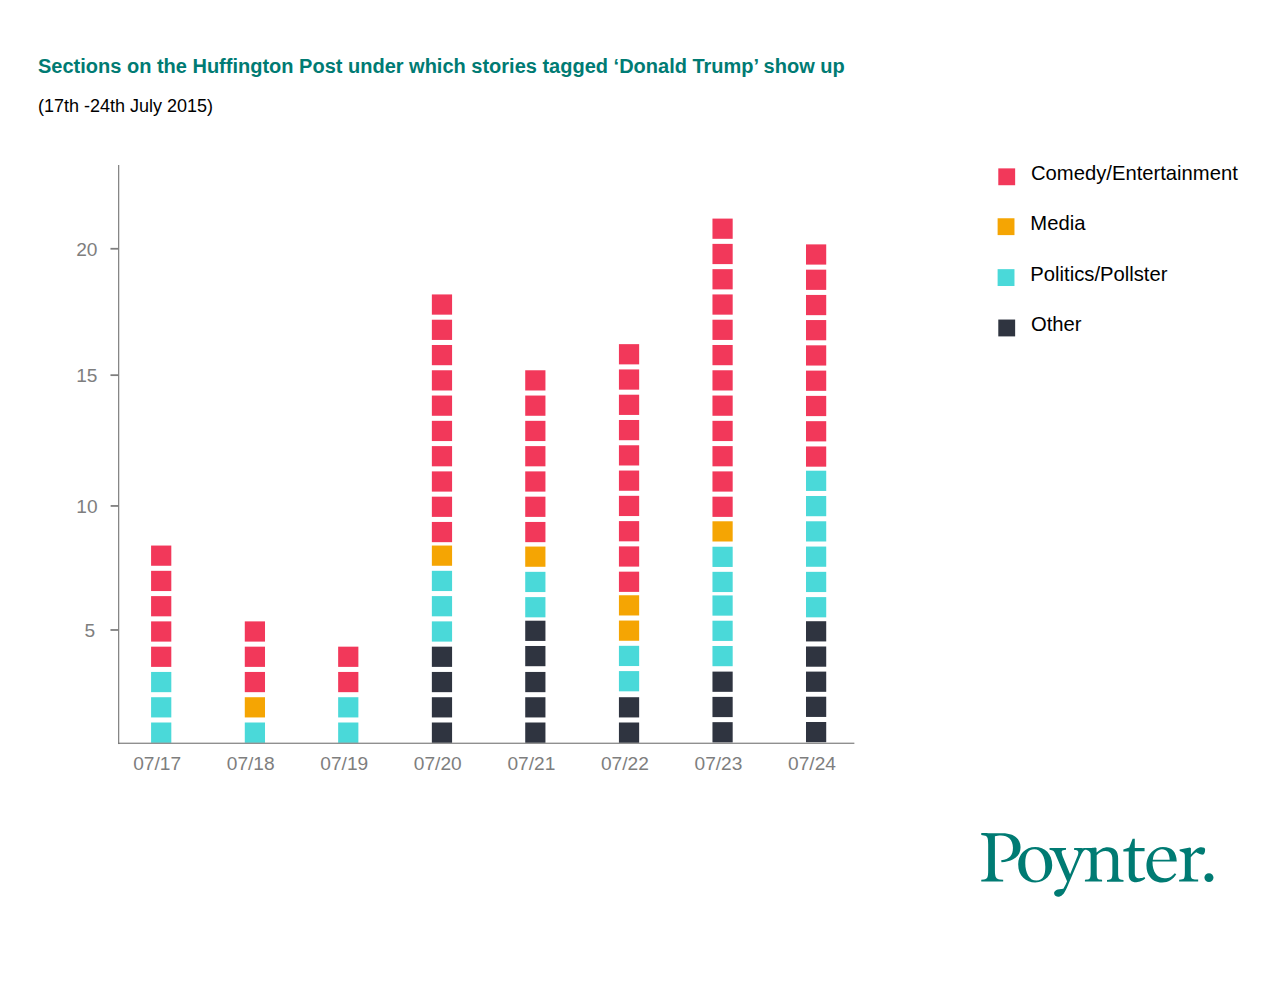
==== index.html @ 9d5efb15 "fixed tooltips" ====
<!DOCTYPE html>
<html>
<head>
	<meta http-equiv="X-UA-Compatible" content="IE=Edge;chrome=1">
  	<meta http-equiv="Content-Type" content="text/html; charset=utf-8" />
	<meta name="viewport" content="width=device-width">
	<style>
		*{
			-web-kit-box-sizing: border-box;
			-moz-box-sizing: border-box;
			box-sizing: border-box;
			font-family: 'Helvetica'
		}

		g.box:hover {
			cursor: pointer;
			opacity:0.5;

		}

		g.box rect:hover{
			width: 15px;
			height: 15px;
			-moz-transform: translate(-2px, -2px);
		    -ms-transform: translate(-2px, -2px);
		    -o-transform: translate(-2px, -2px);
		    -webkit-transform: translate(-2px, -2px);
		    transform: translate(-2px, -2px)
		    fill:"black"!important;
			
		}

		g.box rect{
			height: 12px;
			width: 12px;
			-moz-transform: translate(0px, 0px);
		    -ms-transform: translate(0px, 0px);
		    -o-transform: translate(0px, 0px);
		    -webkit-transform: translate(0px, 0px);
		    transform: translate(0px, 0px)
		}

		#tooltip {
			position: absolute;
			top: 10px;
			left: 10px;
			background: rgba(255, 255, 255, .92);
			height: auto;
			width: 170px;
			border: 1px solid lightgray;
			display: none;
			text-align: center;
			padding: 10px;
			font-size: 12px;
			box-shadow: 1px 1px 10px lightgray;
			line-height: 17px;
		}

		#tooltip:hover{
			/*position: fixed;*/
			display: block;
		}

		#tooltip.visible{
			display: block;
		}

		#tooltipbox{
			position: relative;
		}

		#tailShadow {
		    position:absolute;
		    bottom:40px;
		    left:-15px;
		    width:0;height:0;
		    border:solid 2px #fff;
		    box-shadow:0 0 10px 1px #555;
		}

		#tail1 {
		    position:absolute;
		    bottom:31px;
		    left:-30px;
		    width:0;height:0;
		    border-color: transparent lightgray transparent  transparent;
		    border-width:10px;
		    border-style:solid;
		}

		#tail2 {
		    position:absolute;
		    bottom:30px;
		    left:-30px;
		    width:0;height:0;
		    border-color: transparent #007B73 transparent  transparent ;
		    border-width:10px;
		    border-style:solid;
		}

		g.box rect{
			fill:"#007B73"!important;
		}

		a {
			color: #007B73
		}

		a:hover{
			color: darkgray
		}

		h2{
			color: #007B73;
			font-size: 20px;
			font-weight: 700;
		}

		h3{
			font-weight: 500;
			font-size: 18px;
		}

		#title{
			padding: 30px
		}
	</style>
	<title>Trump</title>
</head>
<body>
<div id = 'title'>
		<h2>Sections on the Huffington Post under which stories tagged ‘Donald Trump’ show up</h2>
		<h3>(17th -24th July 2015)</h3>
	</div>
	<div id = 'container'>
	

		<?xml version="1.0" encoding="utf-8"?>
		<!-- Generator: Adobe Illustrator 18.1.1, SVG Export Plug-In . SVG Version: 6.00 Build 0)  -->
		<svg version="1.1" xmlns="http://www.w3.org/2000/svg" xmlns:xlink="http://www.w3.org/1999/xlink" x="0px"
			 viewBox="0 200 750 480" >
		<g id="Layer_2">
			<path fill="#007B73" d="M589.9,596.5c-1,0-3.8,0-6.2,0c-2.4,0-6.2-0.1-6.2-0.1v1.2l1.6,0.2c2,0.3,2.5,1,2.5,5.4v15.3
				c0,4.3-0.5,5.2-2.5,5.4l-1.6,0.2v1.1c2.4-0.1,3.8-0.1,6.2-0.1c2.7,0,4.2,0,6.8,0.1l0-1.1l-2-0.2c-2.2-0.2-2.9-1.2-2.9-5.4v-20.2
				c1-0.4,2.2-0.5,3.6-0.5c4.1,0,7.1,2.4,7.1,7.3c0,4.6-2,6.7-7,7.5l0.2,1.1c2.6-0.2,5-0.8,6.9-1.8c2.6-1.4,4.4-3.7,4.4-7
				C600.9,600.2,597.5,596.5,589.9,596.5 M674.8,623.3c-0.7,0.6-1.5,1.2-2.4,1.6c-0.9,0.4-1.8,0.7-2.9,0.7c-3.1,0-4.5-1.8-4.5-4.5
				v-13.8h-3.2v-1.2l3.5-1.1l2-5.2h1.3v5.4h5.8v2h-5.8v12.9c0,2,0.7,3.1,2.8,3.1c1.2,0,2-0.2,2.9-0.7L674.8,623.3z M661.9,625.3v-1.1
				l-1.1-0.1c-1.7-0.2-2.1-0.6-2.1-4.4v-8.4c0-2.2-0.5-3.8-1.6-4.9c-1.1-1.1-2.6-1.6-4.6-1.6c-1.3,0-2.5,0.3-3.5,0.9
				c-1,0.6-2.1,1.3-3.1,2.3v-2.6l-0.6-0.5c0,0-2.3,0.3-5.5,0.4c-2.4,0.1-3.3,0-7.2,0v1.1l0.8,0.1c1.1,0.2,1.7,0.6,1.7,1.4
				c0,0.9-0.4,1.9-0.8,2.9l-4.1,10l-4.4-10.7c-0.4-1.1-0.6-2-0.6-2.4c0-1,0.6-1.2,1.5-1.3l1.1-0.1v-1.1c-2.1,0-3.3,0-5.3,0
				c-1.8,0-2.8,0-4.5,0v1.1l0.8,0.1c0.8,0.1,1.3,0.3,1.7,0.8c0.6,0.7,1.2,2.1,1.4,2.7l6.5,15.1c-0.3,0.8-1.3,3.1-2.2,4.4
				c-1.8,0.1-3.2,0.3-4.1,0.8c-0.9,0.5-1.4,1.1-1.4,1.8c0,1,0.7,2.2,2.3,2.2c0.9,0,1.9-0.4,2.7-1.2c0.9-0.8,1.7-2.2,2.6-4.2l8-18.6
				c0.3-0.6,0.9-2.1,1.6-2.9c0.5-0.6,1-1,1.5-1c0.2,0,1.8,0.3,2.7,1.6c0.3,0.5,0.3,1.3,0.3,2.1v9.6c0,3.7-0.4,4.2-2.3,4.4l-1.1,0.1
				v1.1c2,0,3.2,0,5.2,0c1.9,0,3,0,5,0v-1.1l-1.1-0.1c-1.6-0.2-2.1-0.5-2.1-4.4v-10c1.6-1.7,3.3-2.5,5.2-2.5c1.3,0,2.3,0.4,3,1.2
				c0.7,0.8,1.1,2,1.1,3.8v7.6c0,3.7-0.4,4.2-2.1,4.4l-1.1,0.1v1.1c2,0,3.1,0,5.1,0C658.9,625.3,660,625.3,661.9,625.3 M708.1,604.8
				c-1.1,0-2,0.3-3,1c-0.9,0.7-2,1.7-3.2,3.3v-3.7l-0.6-0.5l-6.1,1.3v0.8l1.2,0.5c0.8,0.3,1.4,0.6,1.6,1.1c0.3,0.5,0.3,1,0.3,2v9.1
				c0,1.9-0.1,2.8-0.4,3.4c-0.3,0.6-0.8,0.8-1.9,0.9l-1.1,0.1v1.1c0.5,0,4.2,0,5.2,0h1.6c0.6,0,2.9,0,3.4,0h1.1v-1.2l-2-0.1
				c-0.9,0-1.6-0.2-2-0.8c-0.4-0.7-0.4-2.1-0.4-3.5v-8.8c0.4-0.6,0.9-1.1,1.5-1.7c0.6-0.5,1.2-1,1.8-1.3c0.6,0.3,1,0.5,1.4,0.7
				c0.7,0.4,1.6,0.7,2.2,0.7c0.4,0,0.8-0.2,1.1-0.7c0.3-0.5,0.5-1.1,0.5-2C710.5,605.4,709.7,604.8,708.1,604.8 M712.6,620.2
				c-1.5,0-2.7,1.1-2.7,2.6c0,1.6,1.2,2.7,2.7,2.7c1.5,0,2.7-1.1,2.7-2.7C715.3,621.3,714.1,620.2,712.6,620.2 M610.2,624.6
				c-4,0-6.6-4.4-6.6-10.5c0-2.9,0.5-4.9,1.4-6.2c0.9-1.3,2.3-1.9,3.9-1.9c4,0,6.6,4.4,6.6,10.5c0,2.1-0.2,4-1,5.5
				C613.8,623.4,612.4,624.6,610.2,624.6 M609.5,604.7c-5.8,0-10.1,4.6-10.1,10.2c0,7.1,4.7,10.8,10.1,10.8c6.1,0,10.1-4.9,10.1-10.2
				C619.6,608.8,615.2,604.7,609.5,604.7 M689.3,612.3h-10c0.2-2.2,0.8-3.8,1.9-4.8c1-1,2.2-1.5,3.5-1.5c1.4,0,2.5,0.5,3.3,1.6
				C688.8,608.8,689.2,610.3,689.3,612.3 M693.5,613.4c-0.1-2.8-0.8-5-2.1-6.5c-1.4-1.5-3.4-2.2-6.1-2.2c-2.4,0-4.9,1.1-6.7,3
				c-1.7,1.8-3.1,4.6-3.1,8c0,2.7,0.7,5.4,2.6,7.3c1,1,3.1,2.7,6.7,2.7c1.9,0,3.5-0.4,4.9-1.3c1.4-0.9,2.6-2.1,3.5-3.6l-0.9-0.6
				c-1.9,2.2-3.3,3-6.1,3c-2.6,0-4.2-1.4-5.1-2.5c-1.4-1.9-2-4.4-2-7v-0.4H693.5z"/>
		</g>
		<g id="Layer_1">
			<g>
				<g class = "box" data-id="4">
					<rect x="84.9" y="485.8" fill="#F2385A" />
				</g>
				<g class = "box" data-id="5">
					<rect x="84.9" y="470.8" fill="#F2385A" />
				</g>
				<g class = "box" data-id="6">
					<rect x="84.9" y="455.8" fill="#F2385A" />
				</g>
				<g class = "box" data-id="7">
					<rect x="84.9" y="440.8" fill="#F2385A" />
				</g>
				<g class = "box" data-id="8">
					<rect x="84.9" y="425.8" fill="#F2385A" />
				</g>
				<g class = "box" data-id="1">
					<rect x="84.9" y="530.8" fill="#4AD9D9" />
				</g>
				<g class = "box" data-id="2">
					<rect x="84.9" y="515.8" fill="#4AD9D9" />
				</g>
				<g class = "box" data-id="3">
					<rect x="84.9" y="500.8" fill="#4AD9D9" />
				</g>
				<g class = "box" data-id="11">
					<rect x="140.5" y="500.8" fill="#F2385A" />
				</g>
				<g class = "box" data-id="12">
					<rect x="140.5" y="485.8" fill="#F2385A" />
				</g>
				<g class = "box" data-id="13">
					<rect x="140.5" y="470.8" fill="#F2385A" />
				</g>
				<g class = "box" data-id="10">
					<rect x="140.5" y="515.8" fill="#F5A503" />
				</g>
				<g class = "box" data-id="9">
					<rect x="140.5" y="530.8" fill="#4AD9D9" />
				</g>
				<g data-id="16" class="box">
					<rect x="195.9" y="500.8" fill="#F2385A" />
				</g>
				<g class = "box" data-id="17">
					<rect x="195.9" y="485.8" fill="#F2385A" />
				</g>
				<g class = "box" data-id="14">
					<rect x="195.9" y="530.8" fill="#4AD9D9" />
				</g>
				<g class = "box" data-id="15">
					<rect x="195.9" y="515.8" fill="#4AD9D9" />
				</g>
				<g class = "box" data-id="26">
					<rect x="251.5" y="411.8" fill="#F2385A" />
				</g>
				<g class = "box" data-id="27">
					<rect x="251.5" y="396.8" fill="#F2385A" />
				</g>
				<g class = "box" data-id="28">
					<rect x="251.5" y="381.8" fill="#F2385A" />
				</g>
				<g class = "box" data-id="29">
					<rect x="251.5" y="366.8" fill="#F2385A" />
				</g>
				<g class = "box" data-id="30">
					<rect x="251.5" y="351.8" fill="#F2385A" />
				</g>
				<g class = "box" data-id="31">
					<rect x="251.5" y="336.8" fill="#F2385A" />
				</g>
				<g class = "box" data-id="32">
					<rect x="251.5" y="321.8" fill="#F2385A" />
				</g>
				<g class = "box" data-id="33">
					<rect x="251.5" y="306.8" fill="#F2385A" />
				</g>
				<g class = "box" data-id="34">
					<rect x="251.5" y="291.8" fill="#F2385A" />
				</g>
				<g class = "box" data-id="35">
					<rect x="251.5" y="276.8" fill="#F2385A" />
				</g>
				<g class = "box" data-id="25">
					<rect x="251.5" y="425.8" fill="#F5A503" />
				</g>
				<g class = "box" data-id="22">
					<rect x="251.5" y="470.8" fill="#4AD9D9" />
				</g>
				<g class = "box" data-id="23">
					<rect x="251.5" y="455.8" fill="#4AD9D9" />
				</g>
				<g class = "box" data-id="24">
					<rect x="251.5" y="440.8" fill="#4AD9D9" />
				</g>
				<g class = "box" data-id="18">
					<rect x="251.5" y="530.8" fill="#2F3440" />
				</g>
				<g class = "box" data-id="19">
					<rect x="251.5" y="515.8" fill="#2F3440" />
				</g>
				<g class = "box" data-id="20">
					<rect x="251.5" y="500.8" fill="#2F3440" />
				</g>
				<g class = "box" data-id="21">
					<rect x="251.5" y="485.8" fill="#2F3440" />
				</g>
				<g class = "box" data-id="44">
					<rect x="306.9" y="411.8" fill="#F2385A" />
				</g>
				<g class = "box" data-id="45">
					<rect x="306.9" y="396.8" fill="#F2385A" />
				</g>
				<g class = "box" data-id="46">
					<rect x="306.9" y="381.8" fill="#F2385A" />
				</g>
				<g class = "box" data-id="47">
					<rect x="306.9" y="366.8" fill="#F2385A" />
				</g>
				<g class = "box" data-id="48">
					<rect x="306.9" y="351.8" fill="#F2385A" />
				</g>
				<g class = "box" data-id="49">
					<rect x="306.9" y="336.8" fill="#F2385A" />
				</g>
				<g class = "box" data-id="50">
					<rect x="306.9" y="321.8" fill="#F2385A" />
				</g>
				<g class = "box" data-id="39">
					<rect x="306.9" y="485.4" fill="#2F3440" />
				</g>
				<g class = "box" data-id="40">
					<rect x="306.9" y="470.4" fill="#2F3440" />
				</g>
				<g class = "box" data-id="43">
					<rect x="306.9" y="426.4" fill="#F5A503" />
				</g>
				<g class = "box" data-id="41">
					<rect x="306.9" y="456.4" fill="#4AD9D9" />
				</g>
				<g class = "box" data-id="42">
					<rect x="306.9" y="441.4" fill="#4AD9D9" />
				</g>
				<g class = "box" data-id="36">
					<rect x="306.9" y="530.8" fill="#2F3440" />
				</g>
				<g class = "box" data-id="37">
					<rect x="306.9" y="515.8" fill="#2F3440" />
				</g>
				<g class = "box" data-id="38">
					<rect x="306.9" y="500.8" fill="#2F3440" />
				</g>
				<g class = "box" data-id="57">
					<rect x="362.5" y="441.3" fill="#F2385A" />
				</g>
				<g class = "box" data-id="58">
					<rect x="362.5" y="426.3" fill="#F2385A" />
				</g>
				<g class = "box" data-id="59">
					<rect x="362.5" y="411.3" fill="#F2385A" />
				</g>
				<g class = "box" data-id="60">
					<rect x="362.5" y="396.3" fill="#F2385A" />
				</g>
				<g class = "box" data-id="61">
					<rect x="362.5" y="381.3" fill="#F2385A" />
				</g>
				<g class = "box" data-id="62">
					<rect x="362.5" y="366.3" fill="#F2385A" />
				</g>
				<g class = "box" data-id="63">
					<rect x="362.5" y="351.3" fill="#F2385A" />
				</g>
				<g class = "box" data-id="64">
					<rect x="362.5" y="336.3" fill="#F2385A" />
				</g>
				<g class = "box" data-id="65">
					<rect x="362.5" y="321.3" fill="#F2385A" />
				</g>
				<g class = "box" data-id="66">
					<rect x="362.5" y="306.3" fill="#F2385A" />
				</g>
				<g class = "box" data-id="55">
					<rect x="362.5" y="470.3" fill="#F5A503" />
				</g>
				<g class = "box" data-id="56">
					<rect x="362.5" y="455.3" fill="#F5A503" />
				</g>
				<g class = "box" data-id="53">
					<rect x="362.5" y="500.3" fill="#4AD9D9" />
				</g>
				<g class = "box" data-id="54">
					<rect x="362.5" y="485.3" fill="#4AD9D9" />
				</g>
				<g class = "box" data-id="51">
					<rect x="362.5" y="530.8" fill="#2F3440" />
				</g>
				<g class = "box" data-id="52">
					<rect x="362.5" y="515.8" fill="#2F3440" />
				</g>
				<g class = "box" data-id="76">
					<rect x="418" y="396.8" fill="#F2385A" />
				</g>
				<g class = "box" data-id="77">
					<rect x="418" y="381.8" fill="#F2385A" />
				</g>
				<g class = "box" data-id="78">
					<rect x="418" y="366.8" fill="#F2385A" />
				</g>
				<g class = "box" data-id="79">
					<rect x="418" y="351.8" fill="#F2385A" />
				</g>
				<g class = "box" data-id="80">
					<rect x="418" y="336.8" fill="#F2385A" />
				</g>
				<g class = "box" data-id="81">
					<rect x="418" y="321.8" fill="#F2385A" />
				</g>
				<g class = "box" data-id="82">
					<rect x="418" y="306.8" fill="#F2385A" />
				</g>
				<g class = "box" data-id="83">
					<rect x="418" y="291.8" fill="#F2385A" />
				</g>
				<g class = "box" data-id="84">
					<rect x="418" y="276.8" fill="#F2385A" />
				</g>
				<g class = "box" data-id="85">
					<rect x="418" y="261.8" fill="#F2385A" />
				</g>
				<g class = "box" data-id="86">
					<rect x="418" y="246.8" fill="#F2385A" />
				</g>
				<g class = "box" data-id="87">
					<rect x="418" y="231.8" fill="#F2385A" />
				</g>
				<g class = "box" data-id="68">
					<rect x="418" y="515.6" fill="#2F3440" />
				</g>
				<g class = "box" data-id="69">
					<rect x="418" y="500.6" fill="#2F3440" />
				</g>
				<g class = "box" data-id="75">
					<rect x="418" y="411.4" fill="#F5A503" />
				</g>
				<g class = "box" data-id="70">
					<rect x="418" y="485.4" fill="#4AD9D9" />
				</g>
				<g class = "box" data-id="71">
					<rect x="418" y="470.4" fill="#4AD9D9" />
				</g>
				<g class = "box" data-id="72">
					<rect x="418" y="455.4" fill="#4AD9D9" />
				</g>
				<g class = "box" data-id="73">
					<rect x="418" y="441.4" fill="#4AD9D9" />
				</g>
				<g class = "box" data-id="74">
					<rect x="418" y="426.5" fill="#4AD9D9" />
				</g>
				<g class = "box" data-id="67">
					<rect x="418" y="530.6" fill="#2F3440" />
				</g>
				<g class = "box" data-id="99">
					<rect x="473.5" y="367" fill="#F2385A" />
				</g>
				<g class = "box" data-id="100">
					<rect x="473.5" y="352" fill="#F2385A" />
				</g>
				<g class = "box" data-id="101">
					<rect x="473.5" y="337" fill="#F2385A" />
				</g>
				<g class = "box" data-id="102">
					<rect x="473.5" y="322" fill="#F2385A" />
				</g>
				<g class = "box" data-id="103">
					<rect x="473.5" y="307" fill="#F2385A" />
				</g>
				<g class = "box" data-id="104">
					<rect x="473.5" y="292" fill="#F2385A" />
				</g>
				<g class = "box" data-id="105">
					<rect x="473.5" y="277.1" fill="#F2385A" />
				</g>
				<g class = "box" data-id="106">
					<rect x="473.5" y="262.1" fill="#F2385A" />
				</g>
				<g class = "box" data-id="107">
					<rect x="473.5" y="247.1" fill="#F2385A" />
				</g>
				<g class = "box" data-id="91">
					<rect x="473.5" y="485.7" fill="#2F3440" />
				</g>
				<g class = "box" data-id="92">
					<rect x="473.5" y="470.7" fill="#2F3440" />
				</g>
				<g class = "box" data-id="93">
					<rect x="473.5" y="456.4" fill="#4AD9D9" />
				</g>
				<g class = "box" data-id="94">
					<rect x="473.5" y="441.4" fill="#4AD9D9" />
				</g>
				<g class = "box" data-id="95">
					<rect x="473.5" y="426.4" fill="#4AD9D9" />
				</g>
				<g class = "box" data-id="96">
					<rect x="473.5" y="411.4" fill="#4AD9D9" />
				</g>
				<g class = "box" data-id="97">
					<rect x="473.5" y="396.4" fill="#4AD9D9" />
				</g>
				<g class = "box" data-id="98">
					<rect x="473.5" y="381.4" fill="#4AD9D9" />
				</g>
				<g class = "box" data-id="88">
					<rect x="473.5" y="530.5" fill="#2F3440" />
				</g>
				<g class = "box" data-id="89">
					<rect x="473.5" y="515.5" fill="#2F3440" />
				</g>
				<g class = "box" data-id="90">
					<rect x="473.5" y="500.6" fill="#2F3440" />
				</g>
				<text transform="matrix(1 0 0 1 74.2816 559.1324)" fill="#7E7E7E" font-family="'Helvetica'" font-size="11.3627">07/17</text>
				<text transform="matrix(1 0 0 1 129.7982 559.1324)" fill="#7E7E7E" font-family="'Helvetica'" font-size="11.3627">07/18</text>
				<text transform="matrix(1 0 0 1 185.307 559.1324)" fill="#7E7E7E" font-family="'Helvetica'" font-size="11.3627">07/19</text>
				<text transform="matrix(1 0 0 1 240.8148 559.1324)" fill="#7E7E7E" font-family="'Helvetica'" font-size="11.3627">07/20</text>
				<text transform="matrix(1 0 0 1 296.3324 559.1324)" fill="#7E7E7E" font-family="'Helvetica'" font-size="11.3627">07/21</text>
				<text transform="matrix(1 0 0 1 351.8412 559.1324)" fill="#7E7E7E" font-family="'Helvetica'" font-size="11.3627">07/22</text>
				<text transform="matrix(1 0 0 1 407.3402 559.1324)" fill="#7E7E7E" font-family="'Helvetica'" font-size="11.3627">07/23</text>
				<text transform="matrix(1 0 0 1 462.8671 559.1324)" fill="#7E7E7E" font-family="'Helvetica'" font-size="11.3627">07/24</text>
				<line fill="none" stroke="#474747" stroke-width="0.5" stroke-miterlimit="10" x1="65.7" y1="543.1" x2="502.2" y2="543.1"/>
				<line fill="none" stroke="#474747" stroke-width="0.5" stroke-miterlimit="10" x1="65.7" y1="543.6" x2="65.7" y2="193.1"/>
			</g>
		</g>
		<g id="Layer_4">
			<text transform="matrix(1 0 0 1 40.4409 328.7603)" fill="#7E7E7E" font-family="'Helvetica'" font-size="11.3627">15</text>
			
				<line fill="none" stroke="#7E7E7E" stroke-width="1.06" stroke-linejoin="round" stroke-miterlimit="10" x1="60.8" y1="324.7" x2="65.6" y2="324.7"/>
			<text transform="matrix(1 0 0 1 40.4409 253.7603)" fill="#7E7E7E" font-family="'Helvetica'" font-size="11.3627">20</text>
			
				<line fill="none" stroke="#7E7E7E" stroke-width="1.06" stroke-linejoin="round" stroke-miterlimit="10" x1="60.8" y1="249.7" x2="65.6" y2="249.7"/>
			<text transform="matrix(1 0 0 1 40.5658 406.3391)" fill="#7E7E7E" font-family="'Helvetica'" font-size="11.3627">10</text>
			
				<line fill="none" stroke="#7E7E7E" stroke-width="1.06" stroke-linejoin="round" stroke-miterlimit="10" x1="60.9" y1="402.3" x2="65.7" y2="402.3"/>
			<text transform="matrix(1 0 0 1 45.4412 479.9398)" fill="#7E7E7E" font-family="'Helvetica'" font-size="11.3627">5</text>
			
				<line fill="none" stroke="#7E7E7E" stroke-width="1.06" stroke-linejoin="round" stroke-miterlimit="10" x1="60.8" y1="475.9" x2="65.6" y2="475.9"/>
		</g>
		<g id="Layer_3">
			<rect x="577.6" y="191.9" fill="#FFFFFF" width="26.2" height="26.2"/>
			<g>
				<rect x="587.6" y="202" fill="#F2385A" width="10" height="10"/>
			</g>
			<rect x="577.2" y="221.5" fill="#FFFFFF" width="26.2" height="26.2"/>
			<g>
				<rect x="587.2" y="231.6" fill="#F5A503"width="10" height="10"/>
			</g>
			<rect x="577.2" y="251.7" fill="#FFFFFF" width="26.2" height="26.2"/>
			<g>
				<rect x="587.2" y="261.8" fill="#4AD9D9"width="10" height="10"/>
			</g>
			<rect x="577.6" y="281.6" fill="#FFFFFF" width="26.2" height="26.2"/>
			<g>
				<rect x="587.6" y="291.7" fill="#2F3440"width="10" height="10"/>
			</g>
			<text transform="matrix(1 0 0 1 607.0056 209.1123)" font-family="'Roboto-Light'" font-size="12">Comedy/Entertainment</text>
			<text transform="matrix(1 0 0 1 606.6375 238.6973)" font-family="'Helvetica-Light'" font-size="12">Media</text>
			<text transform="matrix(1 0 0 1 606.6375 268.8759)" font-family="'Roboto-Light'" font-size="12">Politics/Pollster</text>
			<text transform="matrix(1 0 0 1 607.0052 298.7572)" font-family="'Roboto-Light'" font-size="12">Other</text>
		</g>
		</svg>


	</div>
	<div id = 'tooltip'>
		<div id = 'tooltipbox'>
			<div class='headline'>
			</div>
			<div class='date'>
			</div>
			<div class='section'>
			</div>
			<div id="tailShadow"></div>
		    <div id="tail1"></div>
		    <div id="tail2"></div>
		</div>
	</div>
	<script type="text/javascript" src="js/thirdparty/d3.v3.min.js"></script>
	<script type="text/javascript" src="js/thirdparty/jquery-1.11.1.min.js"></script>
	<script type="text/javascript" src="js/thirdparty/underscore-min.js"></script>
	<script type="text/javascript" src="js/main.js"></script>
</body>
</html>
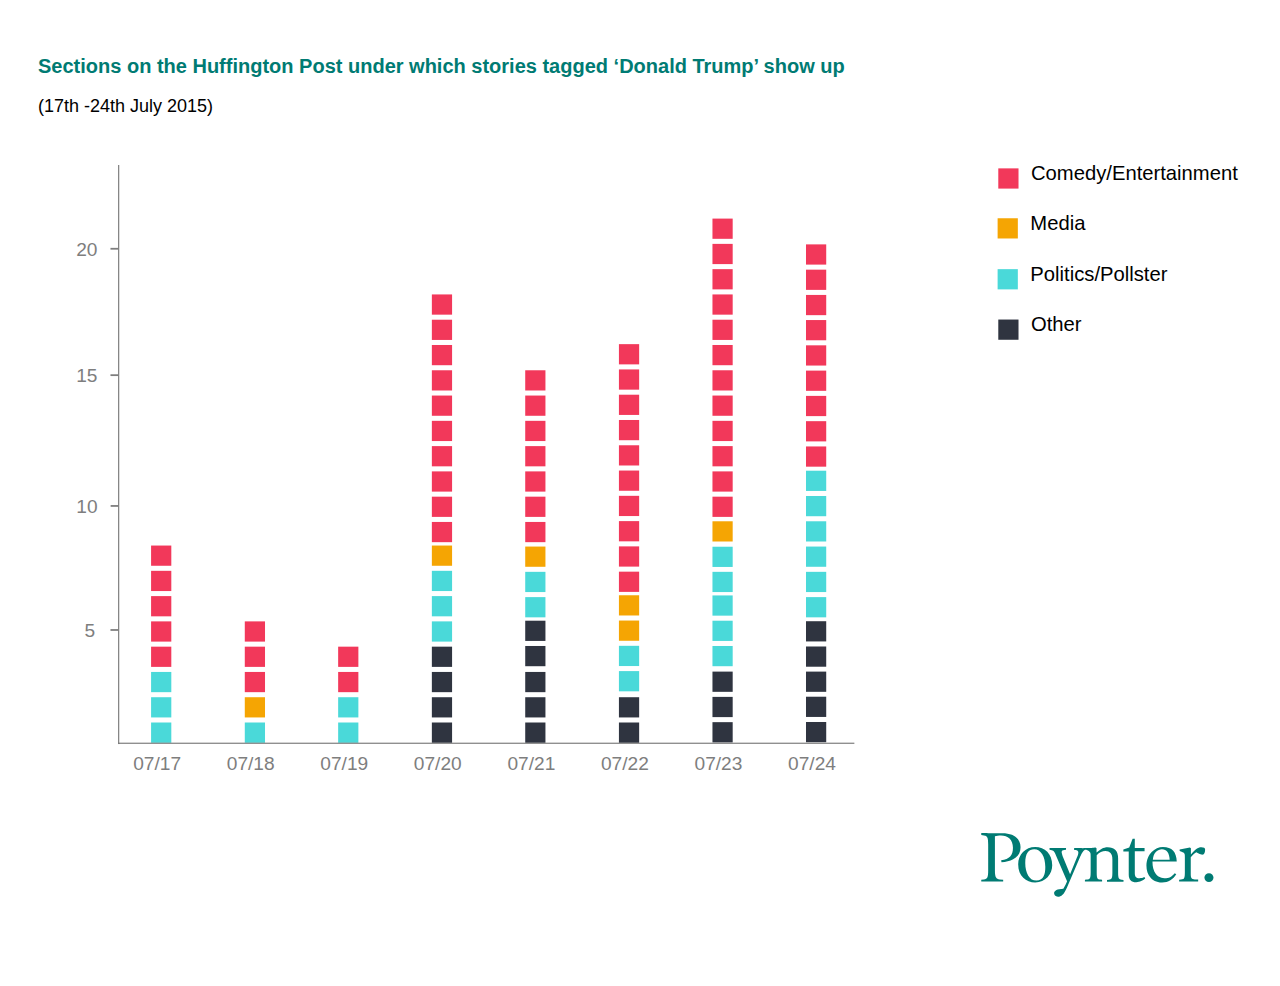
==== commit 21bc1557: "added active state" ====
--- a/index.html
+++ b/index.html
@@ -26,7 +26,6 @@
 		    -o-transform: translate(-2px, -2px);
 		    -webkit-transform: translate(-2px, -2px);
 		    transform: translate(-2px, -2px)
-		    fill:"black"!important;
 			
 		}
 
@@ -98,10 +97,6 @@
 		    border-style:solid;
 		}
 
-		g.box rect{
-			fill:"#007B73"!important;
-		}
-
 		a {
 			color: #007B73
 		}
@@ -123,6 +118,21 @@
 
 		#title{
 			padding: 30px
+		}
+
+		.box[status="active"]{
+			opacity:0.5;
+		}
+
+		.box[status="active"] rect{
+			width: 16px;
+			height: 16px;
+			-moz-transform: translate(-2px, -2px);
+		    -ms-transform: translate(-2px, -2px);
+		    -o-transform: translate(-2px, -2px);
+		    -webkit-transform: translate(-2px, -2px);
+		    transform: translate(-2px, -2px)
+		    
 		}
 	</style>
 	<title>Trump</title>
@@ -167,326 +177,326 @@
 		</g>
 		<g id="Layer_1">
 			<g>
-				<g class = "box" data-id="4">
-					<rect x="84.9" y="485.8" fill="#F2385A" />
-				</g>
-				<g class = "box" data-id="5">
-					<rect x="84.9" y="470.8" fill="#F2385A" />
-				</g>
-				<g class = "box" data-id="6">
-					<rect x="84.9" y="455.8" fill="#F2385A" />
-				</g>
-				<g class = "box" data-id="7">
-					<rect x="84.9" y="440.8" fill="#F2385A" />
-				</g>
-				<g class = "box" data-id="8">
-					<rect x="84.9" y="425.8" fill="#F2385A" />
-				</g>
-				<g class = "box" data-id="1">
-					<rect x="84.9" y="530.8" fill="#4AD9D9" />
-				</g>
-				<g class = "box" data-id="2">
-					<rect x="84.9" y="515.8" fill="#4AD9D9" />
-				</g>
-				<g class = "box" data-id="3">
-					<rect x="84.9" y="500.8" fill="#4AD9D9" />
-				</g>
-				<g class = "box" data-id="11">
-					<rect x="140.5" y="500.8" fill="#F2385A" />
-				</g>
-				<g class = "box" data-id="12">
-					<rect x="140.5" y="485.8" fill="#F2385A" />
-				</g>
-				<g class = "box" data-id="13">
-					<rect x="140.5" y="470.8" fill="#F2385A" />
-				</g>
-				<g class = "box" data-id="10">
-					<rect x="140.5" y="515.8" fill="#F5A503" />
-				</g>
-				<g class = "box" data-id="9">
-					<rect x="140.5" y="530.8" fill="#4AD9D9" />
+				<g class = "box" status='inactive' data-id="4">
+					<rect x="84.9" y="485.8" fill="#F2385A" width="12px" height ="12px" />
+				</g>
+				<g class = "box" status='inactive' data-id="5">
+					<rect x="84.9" y="470.8" fill="#F2385A" width="12px" height ="12px" />
+				</g>
+				<g class = "box" status='inactive' data-id="6">
+					<rect x="84.9" y="455.8" fill="#F2385A" width="12px" height ="12px" />
+				</g>
+				<g class = "box" status='inactive' data-id="7">
+					<rect x="84.9" y="440.8" fill="#F2385A" width="12px" height ="12px" />
+				</g>
+				<g class = "box" status='inactive' data-id="8">
+					<rect x="84.9" y="425.8" fill="#F2385A" width="12px" height ="12px" />
+				</g>
+				<g class = "box" status='inactive' data-id="1">
+					<rect x="84.9" y="530.8" fill="#4AD9D9" width="12px" height ="12px" />
+				</g>
+				<g class = "box" status='inactive' data-id="2">
+					<rect x="84.9" y="515.8" fill="#4AD9D9" width="12px" height ="12px" />
+				</g>
+				<g class = "box" status='inactive' data-id="3">
+					<rect x="84.9" y="500.8" fill="#4AD9D9" width="12px" height ="12px" />
+				</g>
+				<g class = "box" status='inactive' data-id="11">
+					<rect x="140.5" y="500.8" fill="#F2385A" width="12px" height ="12px" />
+				</g>
+				<g class = "box" status='inactive' data-id="12">
+					<rect x="140.5" y="485.8" fill="#F2385A" width="12px" height ="12px" />
+				</g>
+				<g class = "box" status='inactive' data-id="13">
+					<rect x="140.5" y="470.8" fill="#F2385A" width="12px" height ="12px" />
+				</g>
+				<g class = "box" status='inactive' data-id="10">
+					<rect x="140.5" y="515.8" fill="#F5A503" width="12px" height ="12px" />
+				</g>
+				<g class = "box" status='inactive' data-id="9">
+					<rect x="140.5" y="530.8" fill="#4AD9D9" width="12px" height ="12px" />
 				</g>
 				<g data-id="16" class="box">
-					<rect x="195.9" y="500.8" fill="#F2385A" />
-				</g>
-				<g class = "box" data-id="17">
-					<rect x="195.9" y="485.8" fill="#F2385A" />
-				</g>
-				<g class = "box" data-id="14">
-					<rect x="195.9" y="530.8" fill="#4AD9D9" />
-				</g>
-				<g class = "box" data-id="15">
-					<rect x="195.9" y="515.8" fill="#4AD9D9" />
-				</g>
-				<g class = "box" data-id="26">
-					<rect x="251.5" y="411.8" fill="#F2385A" />
-				</g>
-				<g class = "box" data-id="27">
-					<rect x="251.5" y="396.8" fill="#F2385A" />
-				</g>
-				<g class = "box" data-id="28">
-					<rect x="251.5" y="381.8" fill="#F2385A" />
-				</g>
-				<g class = "box" data-id="29">
-					<rect x="251.5" y="366.8" fill="#F2385A" />
-				</g>
-				<g class = "box" data-id="30">
-					<rect x="251.5" y="351.8" fill="#F2385A" />
-				</g>
-				<g class = "box" data-id="31">
-					<rect x="251.5" y="336.8" fill="#F2385A" />
-				</g>
-				<g class = "box" data-id="32">
-					<rect x="251.5" y="321.8" fill="#F2385A" />
-				</g>
-				<g class = "box" data-id="33">
-					<rect x="251.5" y="306.8" fill="#F2385A" />
-				</g>
-				<g class = "box" data-id="34">
-					<rect x="251.5" y="291.8" fill="#F2385A" />
-				</g>
-				<g class = "box" data-id="35">
-					<rect x="251.5" y="276.8" fill="#F2385A" />
-				</g>
-				<g class = "box" data-id="25">
-					<rect x="251.5" y="425.8" fill="#F5A503" />
-				</g>
-				<g class = "box" data-id="22">
-					<rect x="251.5" y="470.8" fill="#4AD9D9" />
-				</g>
-				<g class = "box" data-id="23">
-					<rect x="251.5" y="455.8" fill="#4AD9D9" />
-				</g>
-				<g class = "box" data-id="24">
-					<rect x="251.5" y="440.8" fill="#4AD9D9" />
-				</g>
-				<g class = "box" data-id="18">
-					<rect x="251.5" y="530.8" fill="#2F3440" />
-				</g>
-				<g class = "box" data-id="19">
-					<rect x="251.5" y="515.8" fill="#2F3440" />
-				</g>
-				<g class = "box" data-id="20">
-					<rect x="251.5" y="500.8" fill="#2F3440" />
-				</g>
-				<g class = "box" data-id="21">
-					<rect x="251.5" y="485.8" fill="#2F3440" />
-				</g>
-				<g class = "box" data-id="44">
-					<rect x="306.9" y="411.8" fill="#F2385A" />
-				</g>
-				<g class = "box" data-id="45">
-					<rect x="306.9" y="396.8" fill="#F2385A" />
-				</g>
-				<g class = "box" data-id="46">
-					<rect x="306.9" y="381.8" fill="#F2385A" />
-				</g>
-				<g class = "box" data-id="47">
-					<rect x="306.9" y="366.8" fill="#F2385A" />
-				</g>
-				<g class = "box" data-id="48">
-					<rect x="306.9" y="351.8" fill="#F2385A" />
-				</g>
-				<g class = "box" data-id="49">
-					<rect x="306.9" y="336.8" fill="#F2385A" />
-				</g>
-				<g class = "box" data-id="50">
-					<rect x="306.9" y="321.8" fill="#F2385A" />
-				</g>
-				<g class = "box" data-id="39">
-					<rect x="306.9" y="485.4" fill="#2F3440" />
-				</g>
-				<g class = "box" data-id="40">
-					<rect x="306.9" y="470.4" fill="#2F3440" />
-				</g>
-				<g class = "box" data-id="43">
-					<rect x="306.9" y="426.4" fill="#F5A503" />
-				</g>
-				<g class = "box" data-id="41">
-					<rect x="306.9" y="456.4" fill="#4AD9D9" />
-				</g>
-				<g class = "box" data-id="42">
-					<rect x="306.9" y="441.4" fill="#4AD9D9" />
-				</g>
-				<g class = "box" data-id="36">
-					<rect x="306.9" y="530.8" fill="#2F3440" />
-				</g>
-				<g class = "box" data-id="37">
-					<rect x="306.9" y="515.8" fill="#2F3440" />
-				</g>
-				<g class = "box" data-id="38">
-					<rect x="306.9" y="500.8" fill="#2F3440" />
-				</g>
-				<g class = "box" data-id="57">
-					<rect x="362.5" y="441.3" fill="#F2385A" />
-				</g>
-				<g class = "box" data-id="58">
-					<rect x="362.5" y="426.3" fill="#F2385A" />
-				</g>
-				<g class = "box" data-id="59">
-					<rect x="362.5" y="411.3" fill="#F2385A" />
-				</g>
-				<g class = "box" data-id="60">
-					<rect x="362.5" y="396.3" fill="#F2385A" />
-				</g>
-				<g class = "box" data-id="61">
-					<rect x="362.5" y="381.3" fill="#F2385A" />
-				</g>
-				<g class = "box" data-id="62">
-					<rect x="362.5" y="366.3" fill="#F2385A" />
-				</g>
-				<g class = "box" data-id="63">
-					<rect x="362.5" y="351.3" fill="#F2385A" />
-				</g>
-				<g class = "box" data-id="64">
-					<rect x="362.5" y="336.3" fill="#F2385A" />
-				</g>
-				<g class = "box" data-id="65">
-					<rect x="362.5" y="321.3" fill="#F2385A" />
-				</g>
-				<g class = "box" data-id="66">
-					<rect x="362.5" y="306.3" fill="#F2385A" />
-				</g>
-				<g class = "box" data-id="55">
-					<rect x="362.5" y="470.3" fill="#F5A503" />
-				</g>
-				<g class = "box" data-id="56">
-					<rect x="362.5" y="455.3" fill="#F5A503" />
-				</g>
-				<g class = "box" data-id="53">
-					<rect x="362.5" y="500.3" fill="#4AD9D9" />
-				</g>
-				<g class = "box" data-id="54">
-					<rect x="362.5" y="485.3" fill="#4AD9D9" />
-				</g>
-				<g class = "box" data-id="51">
-					<rect x="362.5" y="530.8" fill="#2F3440" />
-				</g>
-				<g class = "box" data-id="52">
-					<rect x="362.5" y="515.8" fill="#2F3440" />
-				</g>
-				<g class = "box" data-id="76">
-					<rect x="418" y="396.8" fill="#F2385A" />
-				</g>
-				<g class = "box" data-id="77">
-					<rect x="418" y="381.8" fill="#F2385A" />
-				</g>
-				<g class = "box" data-id="78">
-					<rect x="418" y="366.8" fill="#F2385A" />
-				</g>
-				<g class = "box" data-id="79">
-					<rect x="418" y="351.8" fill="#F2385A" />
-				</g>
-				<g class = "box" data-id="80">
-					<rect x="418" y="336.8" fill="#F2385A" />
-				</g>
-				<g class = "box" data-id="81">
-					<rect x="418" y="321.8" fill="#F2385A" />
-				</g>
-				<g class = "box" data-id="82">
-					<rect x="418" y="306.8" fill="#F2385A" />
-				</g>
-				<g class = "box" data-id="83">
-					<rect x="418" y="291.8" fill="#F2385A" />
-				</g>
-				<g class = "box" data-id="84">
-					<rect x="418" y="276.8" fill="#F2385A" />
-				</g>
-				<g class = "box" data-id="85">
-					<rect x="418" y="261.8" fill="#F2385A" />
-				</g>
-				<g class = "box" data-id="86">
-					<rect x="418" y="246.8" fill="#F2385A" />
-				</g>
-				<g class = "box" data-id="87">
-					<rect x="418" y="231.8" fill="#F2385A" />
-				</g>
-				<g class = "box" data-id="68">
-					<rect x="418" y="515.6" fill="#2F3440" />
-				</g>
-				<g class = "box" data-id="69">
-					<rect x="418" y="500.6" fill="#2F3440" />
-				</g>
-				<g class = "box" data-id="75">
-					<rect x="418" y="411.4" fill="#F5A503" />
-				</g>
-				<g class = "box" data-id="70">
-					<rect x="418" y="485.4" fill="#4AD9D9" />
-				</g>
-				<g class = "box" data-id="71">
-					<rect x="418" y="470.4" fill="#4AD9D9" />
-				</g>
-				<g class = "box" data-id="72">
-					<rect x="418" y="455.4" fill="#4AD9D9" />
-				</g>
-				<g class = "box" data-id="73">
-					<rect x="418" y="441.4" fill="#4AD9D9" />
-				</g>
-				<g class = "box" data-id="74">
-					<rect x="418" y="426.5" fill="#4AD9D9" />
-				</g>
-				<g class = "box" data-id="67">
-					<rect x="418" y="530.6" fill="#2F3440" />
-				</g>
-				<g class = "box" data-id="99">
-					<rect x="473.5" y="367" fill="#F2385A" />
-				</g>
-				<g class = "box" data-id="100">
-					<rect x="473.5" y="352" fill="#F2385A" />
-				</g>
-				<g class = "box" data-id="101">
-					<rect x="473.5" y="337" fill="#F2385A" />
-				</g>
-				<g class = "box" data-id="102">
-					<rect x="473.5" y="322" fill="#F2385A" />
-				</g>
-				<g class = "box" data-id="103">
-					<rect x="473.5" y="307" fill="#F2385A" />
-				</g>
-				<g class = "box" data-id="104">
-					<rect x="473.5" y="292" fill="#F2385A" />
-				</g>
-				<g class = "box" data-id="105">
-					<rect x="473.5" y="277.1" fill="#F2385A" />
-				</g>
-				<g class = "box" data-id="106">
-					<rect x="473.5" y="262.1" fill="#F2385A" />
-				</g>
-				<g class = "box" data-id="107">
-					<rect x="473.5" y="247.1" fill="#F2385A" />
-				</g>
-				<g class = "box" data-id="91">
-					<rect x="473.5" y="485.7" fill="#2F3440" />
-				</g>
-				<g class = "box" data-id="92">
-					<rect x="473.5" y="470.7" fill="#2F3440" />
-				</g>
-				<g class = "box" data-id="93">
-					<rect x="473.5" y="456.4" fill="#4AD9D9" />
-				</g>
-				<g class = "box" data-id="94">
-					<rect x="473.5" y="441.4" fill="#4AD9D9" />
-				</g>
-				<g class = "box" data-id="95">
-					<rect x="473.5" y="426.4" fill="#4AD9D9" />
-				</g>
-				<g class = "box" data-id="96">
-					<rect x="473.5" y="411.4" fill="#4AD9D9" />
-				</g>
-				<g class = "box" data-id="97">
-					<rect x="473.5" y="396.4" fill="#4AD9D9" />
-				</g>
-				<g class = "box" data-id="98">
-					<rect x="473.5" y="381.4" fill="#4AD9D9" />
-				</g>
-				<g class = "box" data-id="88">
-					<rect x="473.5" y="530.5" fill="#2F3440" />
-				</g>
-				<g class = "box" data-id="89">
-					<rect x="473.5" y="515.5" fill="#2F3440" />
-				</g>
-				<g class = "box" data-id="90">
-					<rect x="473.5" y="500.6" fill="#2F3440" />
+					<rect x="195.9" y="500.8" fill="#F2385A" width="12px" height ="12px" />
+				</g>
+				<g class = "box" status='inactive' data-id="17">
+					<rect x="195.9" y="485.8" fill="#F2385A" width="12px" height ="12px" />
+				</g>
+				<g class = "box" status='inactive' data-id="14">
+					<rect x="195.9" y="530.8" fill="#4AD9D9" width="12px" height ="12px" />
+				</g>
+				<g class = "box" status='inactive' data-id="15">
+					<rect x="195.9" y="515.8" fill="#4AD9D9" width="12px" height ="12px" />
+				</g>
+				<g class = "box" status='inactive' data-id="26">
+					<rect x="251.5" y="411.8" fill="#F2385A" width="12px" height ="12px" />
+				</g>
+				<g class = "box" status='inactive' data-id="27">
+					<rect x="251.5" y="396.8" fill="#F2385A" width="12px" height ="12px" />
+				</g>
+				<g class = "box" status='inactive' data-id="28">
+					<rect x="251.5" y="381.8" fill="#F2385A" width="12px" height ="12px" />
+				</g>
+				<g class = "box" status='inactive' data-id="29">
+					<rect x="251.5" y="366.8" fill="#F2385A" width="12px" height ="12px" />
+				</g>
+				<g class = "box" status='inactive' data-id="30">
+					<rect x="251.5" y="351.8" fill="#F2385A" width="12px" height ="12px" />
+				</g>
+				<g class = "box" status='inactive' data-id="31">
+					<rect x="251.5" y="336.8" fill="#F2385A" width="12px" height ="12px" />
+				</g>
+				<g class = "box" status='inactive' data-id="32">
+					<rect x="251.5" y="321.8" fill="#F2385A" width="12px" height ="12px" />
+				</g>
+				<g class = "box" status='inactive' data-id="33">
+					<rect x="251.5" y="306.8" fill="#F2385A" width="12px" height ="12px" />
+				</g>
+				<g class = "box" status='inactive' data-id="34">
+					<rect x="251.5" y="291.8" fill="#F2385A" width="12px" height ="12px" />
+				</g>
+				<g class = "box" status='inactive' data-id="35">
+					<rect x="251.5" y="276.8" fill="#F2385A" width="12px" height ="12px" />
+				</g>
+				<g class = "box" status='inactive' data-id="25">
+					<rect x="251.5" y="425.8" fill="#F5A503" width="12px" height ="12px" />
+				</g>
+				<g class = "box" status='inactive' data-id="22">
+					<rect x="251.5" y="470.8" fill="#4AD9D9" width="12px" height ="12px" />
+				</g>
+				<g class = "box" status='inactive' data-id="23">
+					<rect x="251.5" y="455.8" fill="#4AD9D9" width="12px" height ="12px" />
+				</g>
+				<g class = "box" status='inactive' data-id="24">
+					<rect x="251.5" y="440.8" fill="#4AD9D9" width="12px" height ="12px" />
+				</g>
+				<g class = "box" status='inactive' data-id="18">
+					<rect x="251.5" y="530.8" fill="#2F3440" width="12px" height ="12px" />
+				</g>
+				<g class = "box" status='inactive' data-id="19">
+					<rect x="251.5" y="515.8" fill="#2F3440" width="12px" height ="12px" />
+				</g>
+				<g class = "box" status='inactive' data-id="20">
+					<rect x="251.5" y="500.8" fill="#2F3440" width="12px" height ="12px" />
+				</g>
+				<g class = "box" status='inactive' data-id="21">
+					<rect x="251.5" y="485.8" fill="#2F3440" width="12px" height ="12px" />
+				</g>
+				<g class = "box" status='inactive' data-id="44">
+					<rect x="306.9" y="411.8" fill="#F2385A" width="12px" height ="12px" />
+				</g>
+				<g class = "box" status='inactive' data-id="45">
+					<rect x="306.9" y="396.8" fill="#F2385A" width="12px" height ="12px" />
+				</g>
+				<g class = "box" status='inactive' data-id="46">
+					<rect x="306.9" y="381.8" fill="#F2385A" width="12px" height ="12px" />
+				</g>
+				<g class = "box" status='inactive' data-id="47">
+					<rect x="306.9" y="366.8" fill="#F2385A" width="12px" height ="12px" />
+				</g>
+				<g class = "box" status='inactive' data-id="48">
+					<rect x="306.9" y="351.8" fill="#F2385A" width="12px" height ="12px" />
+				</g>
+				<g class = "box" status='inactive' data-id="49">
+					<rect x="306.9" y="336.8" fill="#F2385A" width="12px" height ="12px" />
+				</g>
+				<g class = "box" status='inactive' data-id="50">
+					<rect x="306.9" y="321.8" fill="#F2385A" width="12px" height ="12px" />
+				</g>
+				<g class = "box" status='inactive' data-id="39">
+					<rect x="306.9" y="485.4" fill="#2F3440" width="12px" height ="12px" />
+				</g>
+				<g class = "box" status='inactive' data-id="40">
+					<rect x="306.9" y="470.4" fill="#2F3440" width="12px" height ="12px" />
+				</g>
+				<g class = "box" status='inactive' data-id="43">
+					<rect x="306.9" y="426.4" fill="#F5A503" width="12px" height ="12px" />
+				</g>
+				<g class = "box" status='inactive' data-id="41">
+					<rect x="306.9" y="456.4" fill="#4AD9D9" width="12px" height ="12px" />
+				</g>
+				<g class = "box" status='inactive' data-id="42">
+					<rect x="306.9" y="441.4" fill="#4AD9D9" width="12px" height ="12px" />
+				</g>
+				<g class = "box" status='inactive' data-id="36">
+					<rect x="306.9" y="530.8" fill="#2F3440" width="12px" height ="12px" />
+				</g>
+				<g class = "box" status='inactive' data-id="37">
+					<rect x="306.9" y="515.8" fill="#2F3440" width="12px" height ="12px" />
+				</g>
+				<g class = "box" status='inactive' data-id="38">
+					<rect x="306.9" y="500.8" fill="#2F3440" width="12px" height ="12px" />
+				</g>
+				<g class = "box" status='inactive' data-id="57">
+					<rect x="362.5" y="441.3" fill="#F2385A" width="12px" height ="12px" />
+				</g>
+				<g class = "box" status='inactive' data-id="58">
+					<rect x="362.5" y="426.3" fill="#F2385A" width="12px" height ="12px" />
+				</g>
+				<g class = "box" status='inactive' data-id="59">
+					<rect x="362.5" y="411.3" fill="#F2385A" width="12px" height ="12px" />
+				</g>
+				<g class = "box" status='inactive' data-id="60">
+					<rect x="362.5" y="396.3" fill="#F2385A" width="12px" height ="12px" />
+				</g>
+				<g class = "box" status='inactive' data-id="61">
+					<rect x="362.5" y="381.3" fill="#F2385A" width="12px" height ="12px" />
+				</g>
+				<g class = "box" status='inactive' data-id="62">
+					<rect x="362.5" y="366.3" fill="#F2385A" width="12px" height ="12px" />
+				</g>
+				<g class = "box" status='inactive' data-id="63">
+					<rect x="362.5" y="351.3" fill="#F2385A" width="12px" height ="12px" />
+				</g>
+				<g class = "box" status='inactive' data-id="64">
+					<rect x="362.5" y="336.3" fill="#F2385A" width="12px" height ="12px" />
+				</g>
+				<g class = "box" status='inactive' data-id="65">
+					<rect x="362.5" y="321.3" fill="#F2385A" width="12px" height ="12px" />
+				</g>
+				<g class = "box" status='inactive' data-id="66">
+					<rect x="362.5" y="306.3" fill="#F2385A" width="12px" height ="12px" />
+				</g>
+				<g class = "box" status='inactive' data-id="55">
+					<rect x="362.5" y="470.3" fill="#F5A503" width="12px" height ="12px" />
+				</g>
+				<g class = "box" status='inactive' data-id="56">
+					<rect x="362.5" y="455.3" fill="#F5A503" width="12px" height ="12px" />
+				</g>
+				<g class = "box" status='inactive' data-id="53">
+					<rect x="362.5" y="500.3" fill="#4AD9D9" width="12px" height ="12px" />
+				</g>
+				<g class = "box" status='inactive' data-id="54">
+					<rect x="362.5" y="485.3" fill="#4AD9D9" width="12px" height ="12px" />
+				</g>
+				<g class = "box" status='inactive' data-id="51">
+					<rect x="362.5" y="530.8" fill="#2F3440" width="12px" height ="12px" />
+				</g>
+				<g class = "box" status='inactive' data-id="52">
+					<rect x="362.5" y="515.8" fill="#2F3440" width="12px" height ="12px" />
+				</g>
+				<g class = "box" status='inactive' data-id="76">
+					<rect x="418" y="396.8" fill="#F2385A" width="12px" height ="12px" />
+				</g>
+				<g class = "box" status='inactive' data-id="77">
+					<rect x="418" y="381.8" fill="#F2385A" width="12px" height ="12px" />
+				</g>
+				<g class = "box" status='inactive' data-id="78">
+					<rect x="418" y="366.8" fill="#F2385A" width="12px" height ="12px" />
+				</g>
+				<g class = "box" status='inactive' data-id="79">
+					<rect x="418" y="351.8" fill="#F2385A" width="12px" height ="12px" />
+				</g>
+				<g class = "box" status='inactive' data-id="80">
+					<rect x="418" y="336.8" fill="#F2385A" width="12px" height ="12px" />
+				</g>
+				<g class = "box" status='inactive' data-id="81">
+					<rect x="418" y="321.8" fill="#F2385A" width="12px" height ="12px" />
+				</g>
+				<g class = "box" status='inactive' data-id="82">
+					<rect x="418" y="306.8" fill="#F2385A" width="12px" height ="12px" />
+				</g>
+				<g class = "box" status='inactive' data-id="83">
+					<rect x="418" y="291.8" fill="#F2385A" width="12px" height ="12px" />
+				</g>
+				<g class = "box" status='inactive' data-id="84">
+					<rect x="418" y="276.8" fill="#F2385A" width="12px" height ="12px" />
+				</g>
+				<g class = "box" status='inactive' data-id="85">
+					<rect x="418" y="261.8" fill="#F2385A" width="12px" height ="12px" />
+				</g>
+				<g class = "box" status='inactive' data-id="86">
+					<rect x="418" y="246.8" fill="#F2385A" width="12px" height ="12px" />
+				</g>
+				<g class = "box" status='inactive' data-id="87">
+					<rect x="418" y="231.8" fill="#F2385A" width="12px" height ="12px" />
+				</g>
+				<g class = "box" status='inactive' data-id="68">
+					<rect x="418" y="515.6" fill="#2F3440" width="12px" height ="12px" />
+				</g>
+				<g class = "box" status='inactive' data-id="69">
+					<rect x="418" y="500.6" fill="#2F3440" width="12px" height ="12px" />
+				</g>
+				<g class = "box" status='inactive' data-id="75">
+					<rect x="418" y="411.4" fill="#F5A503" width="12px" height ="12px" />
+				</g>
+				<g class = "box" status='inactive' data-id="70">
+					<rect x="418" y="485.4" fill="#4AD9D9" width="12px" height ="12px" />
+				</g>
+				<g class = "box" status='inactive' data-id="71">
+					<rect x="418" y="470.4" fill="#4AD9D9" width="12px" height ="12px" />
+				</g>
+				<g class = "box" status='inactive' data-id="72">
+					<rect x="418" y="455.4" fill="#4AD9D9" width="12px" height ="12px" />
+				</g>
+				<g class = "box" status='inactive' data-id="73">
+					<rect x="418" y="441.4" fill="#4AD9D9" width="12px" height ="12px" />
+				</g>
+				<g class = "box" status='inactive' data-id="74">
+					<rect x="418" y="426.5" fill="#4AD9D9" width="12px" height ="12px" />
+				</g>
+				<g class = "box" status='inactive' data-id="67">
+					<rect x="418" y="530.6" fill="#2F3440" width="12px" height ="12px" />
+				</g>
+				<g class = "box" status='inactive' data-id="99">
+					<rect x="473.5" y="367" fill="#F2385A" width="12px" height ="12px" />
+				</g>
+				<g class = "box" status='inactive' data-id="100">
+					<rect x="473.5" y="352" fill="#F2385A" width="12px" height ="12px" />
+				</g>
+				<g class = "box" status='inactive' data-id="101">
+					<rect x="473.5" y="337" fill="#F2385A" width="12px" height ="12px" />
+				</g>
+				<g class = "box" status='inactive' data-id="102">
+					<rect x="473.5" y="322" fill="#F2385A" width="12px" height ="12px" />
+				</g>
+				<g class = "box" status='inactive' data-id="103">
+					<rect x="473.5" y="307" fill="#F2385A" width="12px" height ="12px" />
+				</g>
+				<g class = "box" status='inactive' data-id="104">
+					<rect x="473.5" y="292" fill="#F2385A" width="12px" height ="12px" />
+				</g>
+				<g class = "box" status='inactive' data-id="105">
+					<rect x="473.5" y="277.1" fill="#F2385A" width="12px" height ="12px" />
+				</g>
+				<g class = "box" status='inactive' data-id="106">
+					<rect x="473.5" y="262.1" fill="#F2385A" width="12px" height ="12px" />
+				</g>
+				<g class = "box" status='inactive' data-id="107">
+					<rect x="473.5" y="247.1" fill="#F2385A" width="12px" height ="12px" />
+				</g>
+				<g class = "box" status='inactive' data-id="91">
+					<rect x="473.5" y="485.7" fill="#2F3440" width="12px" height ="12px" />
+				</g>
+				<g class = "box" status='inactive' data-id="92">
+					<rect x="473.5" y="470.7" fill="#2F3440" width="12px" height ="12px" />
+				</g>
+				<g class = "box" status='inactive' data-id="93">
+					<rect x="473.5" y="456.4" fill="#4AD9D9" width="12px" height ="12px" />
+				</g>
+				<g class = "box" status='inactive' data-id="94">
+					<rect x="473.5" y="441.4" fill="#4AD9D9" width="12px" height ="12px" />
+				</g>
+				<g class = "box" status='inactive' data-id="95">
+					<rect x="473.5" y="426.4" fill="#4AD9D9" width="12px" height ="12px" />
+				</g>
+				<g class = "box" status='inactive' data-id="96">
+					<rect x="473.5" y="411.4" fill="#4AD9D9" width="12px" height ="12px" />
+				</g>
+				<g class = "box" status='inactive' data-id="97">
+					<rect x="473.5" y="396.4" fill="#4AD9D9" width="12px" height ="12px" />
+				</g>
+				<g class = "box" status='inactive' data-id="98">
+					<rect x="473.5" y="381.4" fill="#4AD9D9" width="12px" height ="12px" />
+				</g>
+				<g class = "box" status='inactive' data-id="88">
+					<rect x="473.5" y="530.5" fill="#2F3440" width="12px" height ="12px" />
+				</g>
+				<g class = "box" status='inactive' data-id="89">
+					<rect x="473.5" y="515.5" fill="#2F3440" width="12px" height ="12px" />
+				</g>
+				<g class = "box" status='inactive' data-id="90">
+					<rect x="473.5" y="500.6" fill="#2F3440" width="12px" height ="12px" />
 				</g>
 				<text transform="matrix(1 0 0 1 74.2816 559.1324)" fill="#7E7E7E" font-family="'Helvetica'" font-size="11.3627">07/17</text>
 				<text transform="matrix(1 0 0 1 129.7982 559.1324)" fill="#7E7E7E" font-family="'Helvetica'" font-size="11.3627">07/18</text>
@@ -517,19 +527,19 @@
 		<g id="Layer_3">
 			<rect x="577.6" y="191.9" fill="#FFFFFF" width="26.2" height="26.2"/>
 			<g>
-				<rect x="587.6" y="202" fill="#F2385A" width="10" height="10"/>
+				<rect x="587.6" y="202" fill="#F2385A" width="12px" height ="12px" width="10" height="10"/>
 			</g>
 			<rect x="577.2" y="221.5" fill="#FFFFFF" width="26.2" height="26.2"/>
 			<g>
-				<rect x="587.2" y="231.6" fill="#F5A503"width="10" height="10"/>
+				<rect x="587.2" y="231.6" fill="#F5A503" width="12px" height ="12px"width="10" height="10"/>
 			</g>
 			<rect x="577.2" y="251.7" fill="#FFFFFF" width="26.2" height="26.2"/>
 			<g>
-				<rect x="587.2" y="261.8" fill="#4AD9D9"width="10" height="10"/>
+				<rect x="587.2" y="261.8" fill="#4AD9D9" width="12px" height ="12px"width="10" height="10"/>
 			</g>
 			<rect x="577.6" y="281.6" fill="#FFFFFF" width="26.2" height="26.2"/>
 			<g>
-				<rect x="587.6" y="291.7" fill="#2F3440"width="10" height="10"/>
+				<rect x="587.6" y="291.7" fill="#2F3440" width="12px" height ="12px"width="10" height="10"/>
 			</g>
 			<text transform="matrix(1 0 0 1 607.0056 209.1123)" font-family="'Roboto-Light'" font-size="12">Comedy/Entertainment</text>
 			<text transform="matrix(1 0 0 1 606.6375 238.6973)" font-family="'Helvetica-Light'" font-size="12">Media</text>
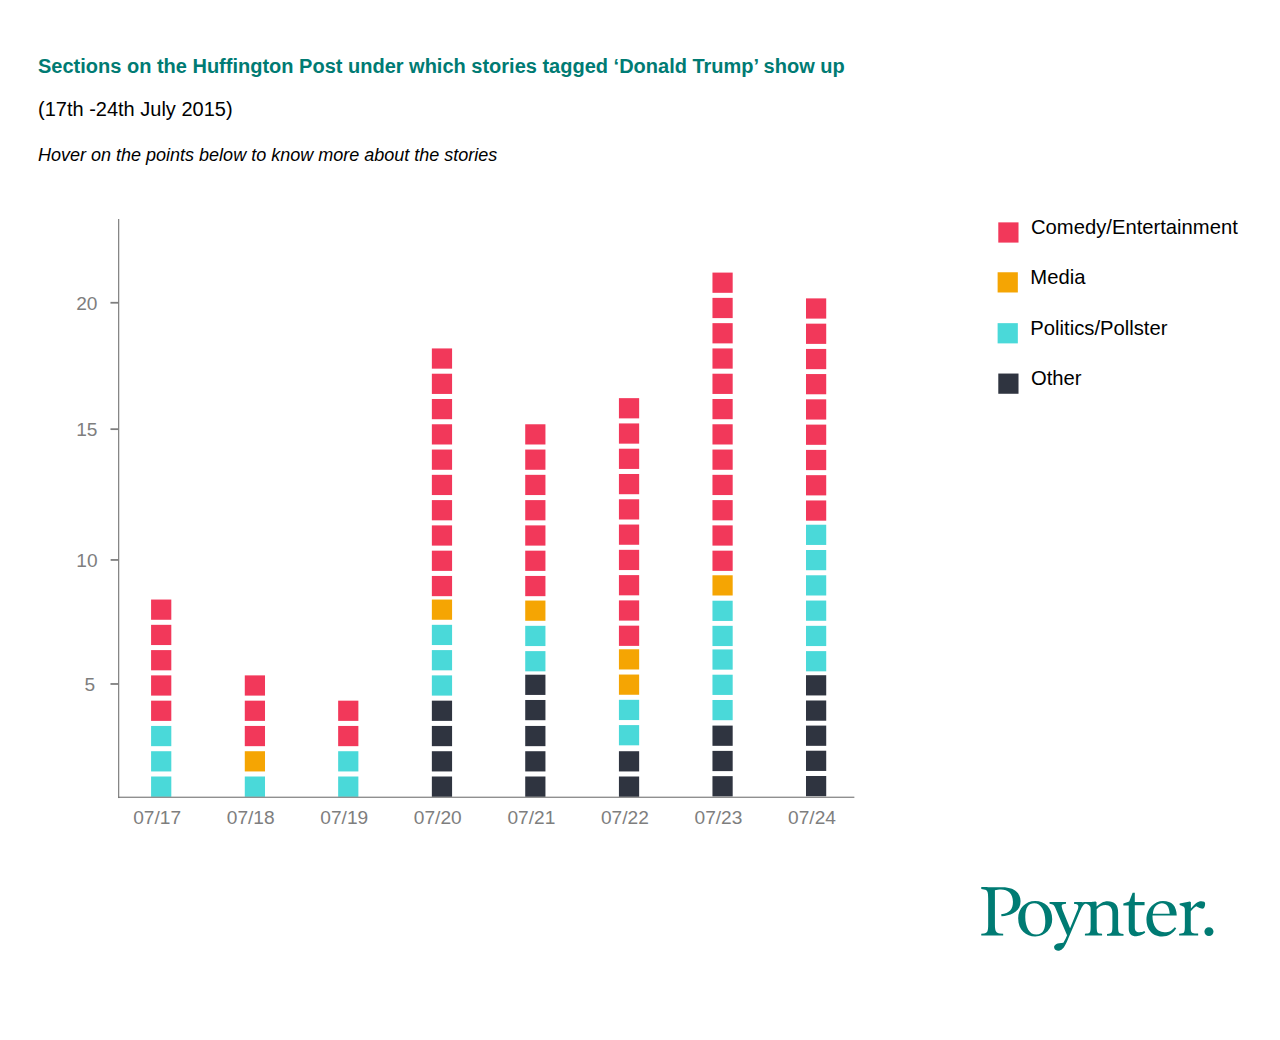
==== commit 509ea439: "added hover line inline" ====
--- a/index.html
+++ b/index.html
@@ -4,143 +4,15 @@
 	<meta http-equiv="X-UA-Compatible" content="IE=Edge;chrome=1">
   	<meta http-equiv="Content-Type" content="text/html; charset=utf-8" />
 	<meta name="viewport" content="width=device-width">
-	<style>
-		*{
-			-web-kit-box-sizing: border-box;
-			-moz-box-sizing: border-box;
-			box-sizing: border-box;
-			font-family: 'Helvetica'
-		}
-
-		g.box:hover {
-			cursor: pointer;
-			opacity:0.5;
-
-		}
-
-		g.box rect:hover{
-			width: 15px;
-			height: 15px;
-			-moz-transform: translate(-2px, -2px);
-		    -ms-transform: translate(-2px, -2px);
-		    -o-transform: translate(-2px, -2px);
-		    -webkit-transform: translate(-2px, -2px);
-		    transform: translate(-2px, -2px)
-			
-		}
-
-		g.box rect{
-			height: 12px;
-			width: 12px;
-			-moz-transform: translate(0px, 0px);
-		    -ms-transform: translate(0px, 0px);
-		    -o-transform: translate(0px, 0px);
-		    -webkit-transform: translate(0px, 0px);
-		    transform: translate(0px, 0px)
-		}
-
-		#tooltip {
-			position: absolute;
-			top: 10px;
-			left: 10px;
-			background: rgba(255, 255, 255, .92);
-			height: auto;
-			width: 170px;
-			border: 1px solid lightgray;
-			display: none;
-			text-align: center;
-			padding: 10px;
-			font-size: 12px;
-			box-shadow: 1px 1px 10px lightgray;
-			line-height: 17px;
-		}
-
-		#tooltip:hover{
-			/*position: fixed;*/
-			display: block;
-		}
-
-		#tooltip.visible{
-			display: block;
-		}
-
-		#tooltipbox{
-			position: relative;
-		}
-
-		#tailShadow {
-		    position:absolute;
-		    bottom:40px;
-		    left:-15px;
-		    width:0;height:0;
-		    border:solid 2px #fff;
-		    box-shadow:0 0 10px 1px #555;
-		}
-
-		#tail1 {
-		    position:absolute;
-		    bottom:31px;
-		    left:-30px;
-		    width:0;height:0;
-		    border-color: transparent lightgray transparent  transparent;
-		    border-width:10px;
-		    border-style:solid;
-		}
-
-		#tail2 {
-		    position:absolute;
-		    bottom:30px;
-		    left:-30px;
-		    width:0;height:0;
-		    border-color: transparent #007B73 transparent  transparent ;
-		    border-width:10px;
-		    border-style:solid;
-		}
-
-		a {
-			color: #007B73
-		}
-
-		a:hover{
-			color: darkgray
-		}
-
-		h2{
-			color: #007B73;
-			font-size: 20px;
-			font-weight: 700;
-		}
-
-		h3{
-			font-weight: 500;
-			font-size: 18px;
-		}
-
-		#title{
-			padding: 30px
-		}
-
-		.box[status="active"]{
-			opacity:0.5;
-		}
-
-		.box[status="active"] rect{
-			width: 16px;
-			height: 16px;
-			-moz-transform: translate(-2px, -2px);
-		    -ms-transform: translate(-2px, -2px);
-		    -o-transform: translate(-2px, -2px);
-		    -webkit-transform: translate(-2px, -2px);
-		    transform: translate(-2px, -2px)
-		    
-		}
-	</style>
+	<link href="css/styles.css" rel="stylesheet">
 	<title>Trump</title>
 </head>
 <body>
-<div id = 'title'>
+<div id = 'desktop'>
+	<div id = 'title'>
 		<h2>Sections on the Huffington Post under which stories tagged ‘Donald Trump’ show up</h2>
 		<h3>(17th -24th July 2015)</h3>
+		<h4>Hover on the points below to know more about the stories</h4>
 	</div>
 	<div id = 'container'>
 	
@@ -563,6 +435,10 @@
 		    <div id="tail2"></div>
 		</div>
 	</div>
+</div>
+<div id = 'mobile'>
+	<img src = '/img/donaldcoverage.png'>
+</div>
 	<script type="text/javascript" src="js/thirdparty/d3.v3.min.js"></script>
 	<script type="text/javascript" src="js/thirdparty/jquery-1.11.1.min.js"></script>
 	<script type="text/javascript" src="js/thirdparty/underscore-min.js"></script>
--- a/css/styles.css
+++ b/css/styles.css
@@ -0,0 +1,153 @@
+*{
+	-web-kit-box-sizing: border-box;
+	-moz-box-sizing: border-box;
+	box-sizing: border-box;
+	font-family: 'Helvetica'
+}
+
+g.box:hover {
+	cursor: pointer;
+	opacity:0.5;
+
+}
+
+g.box rect:hover{
+	width: 15px;
+	height: 15px;
+	-moz-transform: translate(-2px, -2px);
+    -ms-transform: translate(-2px, -2px);
+    -o-transform: translate(-2px, -2px);
+    -webkit-transform: translate(-2px, -2px);
+    transform: translate(-2px, -2px)
+	
+}
+
+g.box rect{
+	height: 12px;
+	width: 12px;
+	-moz-transform: translate(0px, 0px);
+    -ms-transform: translate(0px, 0px);
+    -o-transform: translate(0px, 0px);
+    -webkit-transform: translate(0px, 0px);
+    transform: translate(0px, 0px)
+}
+
+#tooltip {
+	position: absolute;
+	top: 10px;
+	left: 10px;
+	background: rgba(255, 255, 255, .92);
+	height: auto;
+	width: 170px;
+	border: 1px solid lightgray;
+	display: none;
+	text-align: center;
+	padding: 10px;
+	font-size: 12px;
+	box-shadow: 1px 1px 10px lightgray;
+	line-height: 17px;
+}
+
+#tooltip:hover{
+	/*position: fixed;*/
+	display: block;
+}
+
+#tooltip.visible{
+	display: block;
+}
+
+#tooltipbox{
+	position: relative;
+}
+
+#tailShadow {
+    position:absolute;
+    bottom:40px;
+    left:-15px;
+    width:0;height:0;
+    border:solid 2px #fff;
+    box-shadow:0 0 10px 1px #555;
+}
+
+#tail1 {
+    position:absolute;
+    bottom:31px;
+    left:-30px;
+    width:0;height:0;
+    border-color: transparent lightgray transparent  transparent;
+    border-width:10px;
+    border-style:solid;
+}
+
+#tail2 {
+    position:absolute;
+    bottom:30px;
+    left:-30px;
+    width:0;height:0;
+    border-color: transparent #007B73 transparent  transparent ;
+    border-width:10px;
+    border-style:solid;
+}
+
+a {
+	color: #007B73
+}
+
+a:hover{
+	color: darkgray
+}
+
+h2{
+	color: #007B73;
+	font-size: 20px;
+	font-weight: 700;
+}
+
+h3{
+	font-weight: 500;
+	font-size: 20px;
+}
+h4{
+	font-weight: 500;
+	font-size: 18px;
+	font-style: italic;
+}
+
+#title{
+	padding: 30px
+}
+
+.box[status="active"]{
+	opacity:0.5;
+}
+
+.box[status="active"] rect{
+	width: 16px;
+	height: 16px;
+	-moz-transform: translate(-2px, -2px);
+    -ms-transform: translate(-2px, -2px);
+    -o-transform: translate(-2px, -2px);
+    -webkit-transform: translate(-2px, -2px);
+    transform: translate(-2px, -2px)
+    
+}
+
+#mobile {
+	display: none;
+}
+
+@media (max-width: 700px){
+	#mobile {
+		display: block;
+	}
+
+	#mobile img {
+		width: 100%;
+	}
+
+	#desktop{
+		display: none;
+	}
+
+}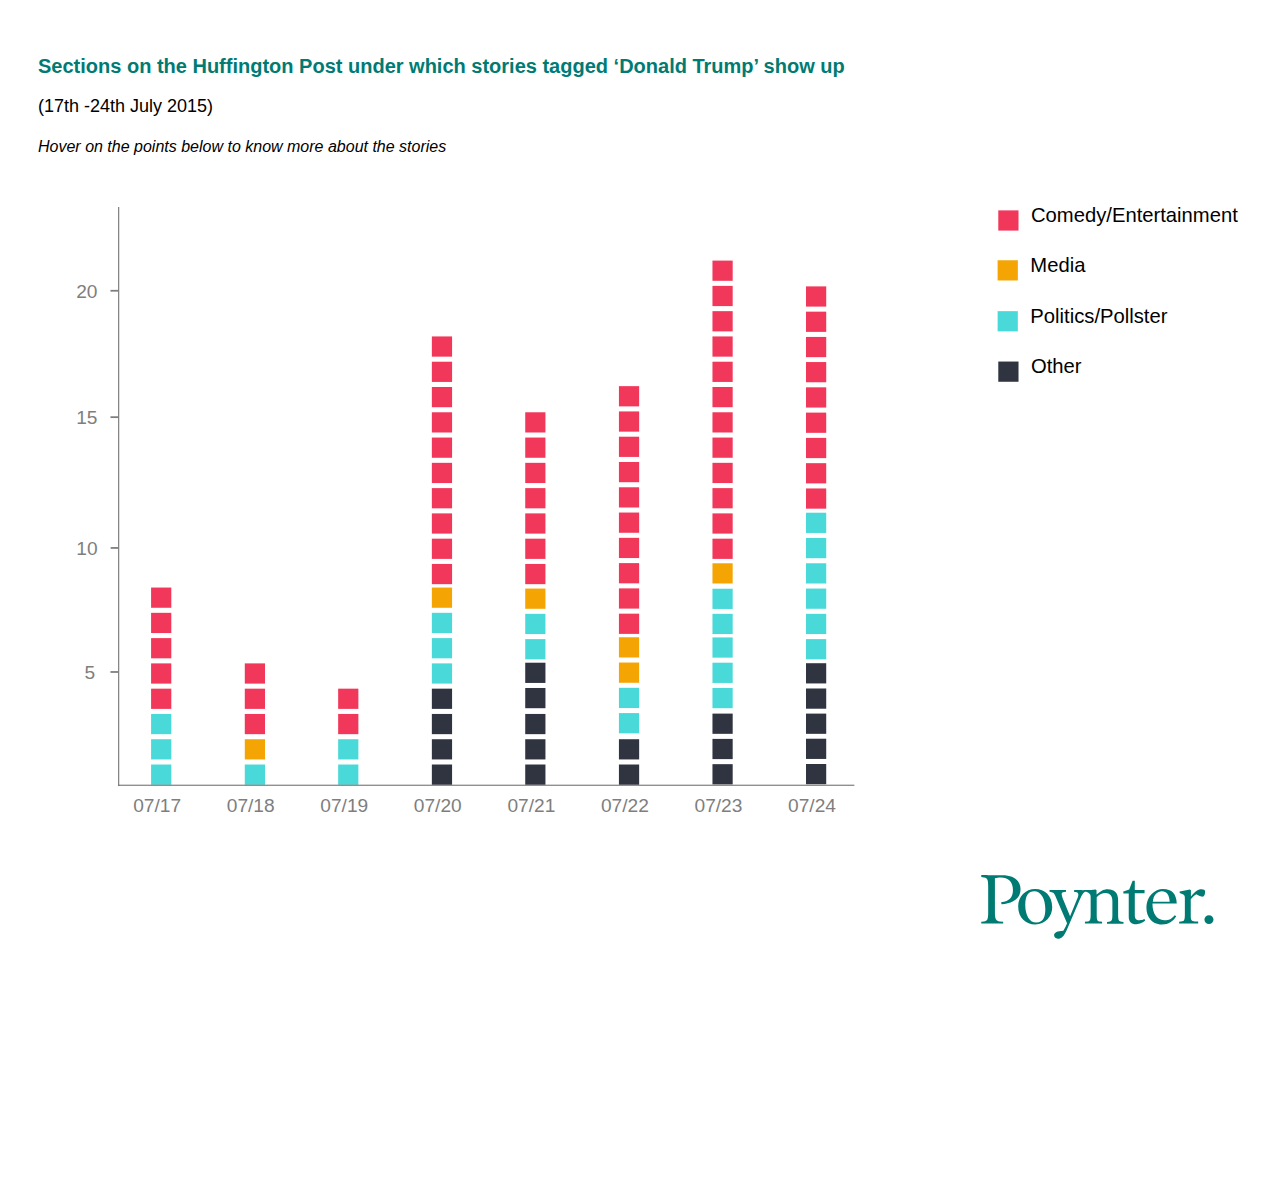
==== commit 4f1350b1: "made space for svg" ====
--- a/index.html
+++ b/index.html
@@ -20,7 +20,7 @@
 		<?xml version="1.0" encoding="utf-8"?>
 		<!-- Generator: Adobe Illustrator 18.1.1, SVG Export Plug-In . SVG Version: 6.00 Build 0)  -->
 		<svg version="1.1" xmlns="http://www.w3.org/2000/svg" xmlns:xlink="http://www.w3.org/1999/xlink" x="0px"
-			 viewBox="0 200 750 480" >
+			 viewBox="0 200 750 580" >
 		<g id="Layer_2">
 			<path fill="#007B73" d="M589.9,596.5c-1,0-3.8,0-6.2,0c-2.4,0-6.2-0.1-6.2-0.1v1.2l1.6,0.2c2,0.3,2.5,1,2.5,5.4v15.3
 				c0,4.3-0.5,5.2-2.5,5.4l-1.6,0.2v1.1c2.4-0.1,3.8-0.1,6.2-0.1c2.7,0,4.2,0,6.8,0.1l0-1.1l-2-0.2c-2.2-0.2-2.9-1.2-2.9-5.4v-20.2
--- a/css/styles.css
+++ b/css/styles.css
@@ -106,11 +106,11 @@
 
 h3{
 	font-weight: 500;
-	font-size: 20px;
+	font-size: 18px;
 }
 h4{
 	font-weight: 500;
-	font-size: 18px;
+	font-size: 16px;
 	font-style: italic;
 }
 
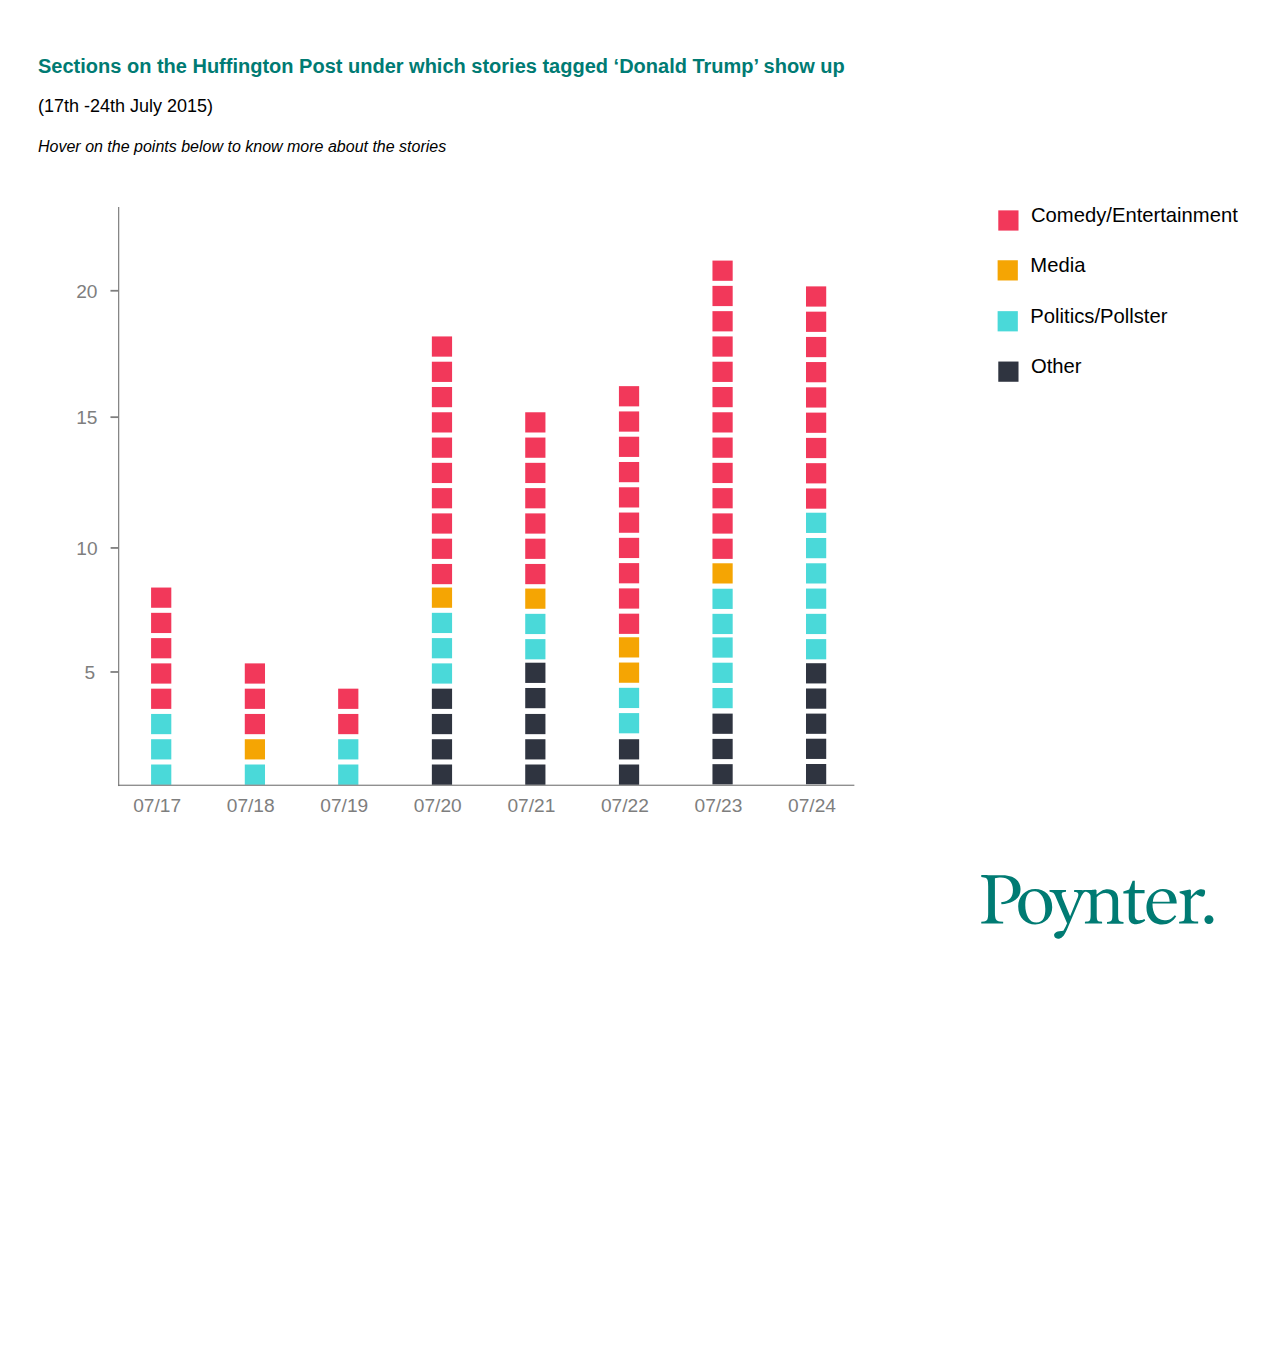
==== commit 6f8eb143: "more space on svg" ====
--- a/index.html
+++ b/index.html
@@ -20,7 +20,7 @@
 		<?xml version="1.0" encoding="utf-8"?>
 		<!-- Generator: Adobe Illustrator 18.1.1, SVG Export Plug-In . SVG Version: 6.00 Build 0)  -->
 		<svg version="1.1" xmlns="http://www.w3.org/2000/svg" xmlns:xlink="http://www.w3.org/1999/xlink" x="0px"
-			 viewBox="0 200 750 580" >
+			 viewBox="0 200 750 680" >
 		<g id="Layer_2">
 			<path fill="#007B73" d="M589.9,596.5c-1,0-3.8,0-6.2,0c-2.4,0-6.2-0.1-6.2-0.1v1.2l1.6,0.2c2,0.3,2.5,1,2.5,5.4v15.3
 				c0,4.3-0.5,5.2-2.5,5.4l-1.6,0.2v1.1c2.4-0.1,3.8-0.1,6.2-0.1c2.7,0,4.2,0,6.8,0.1l0-1.1l-2-0.2c-2.2-0.2-2.9-1.2-2.9-5.4v-20.2
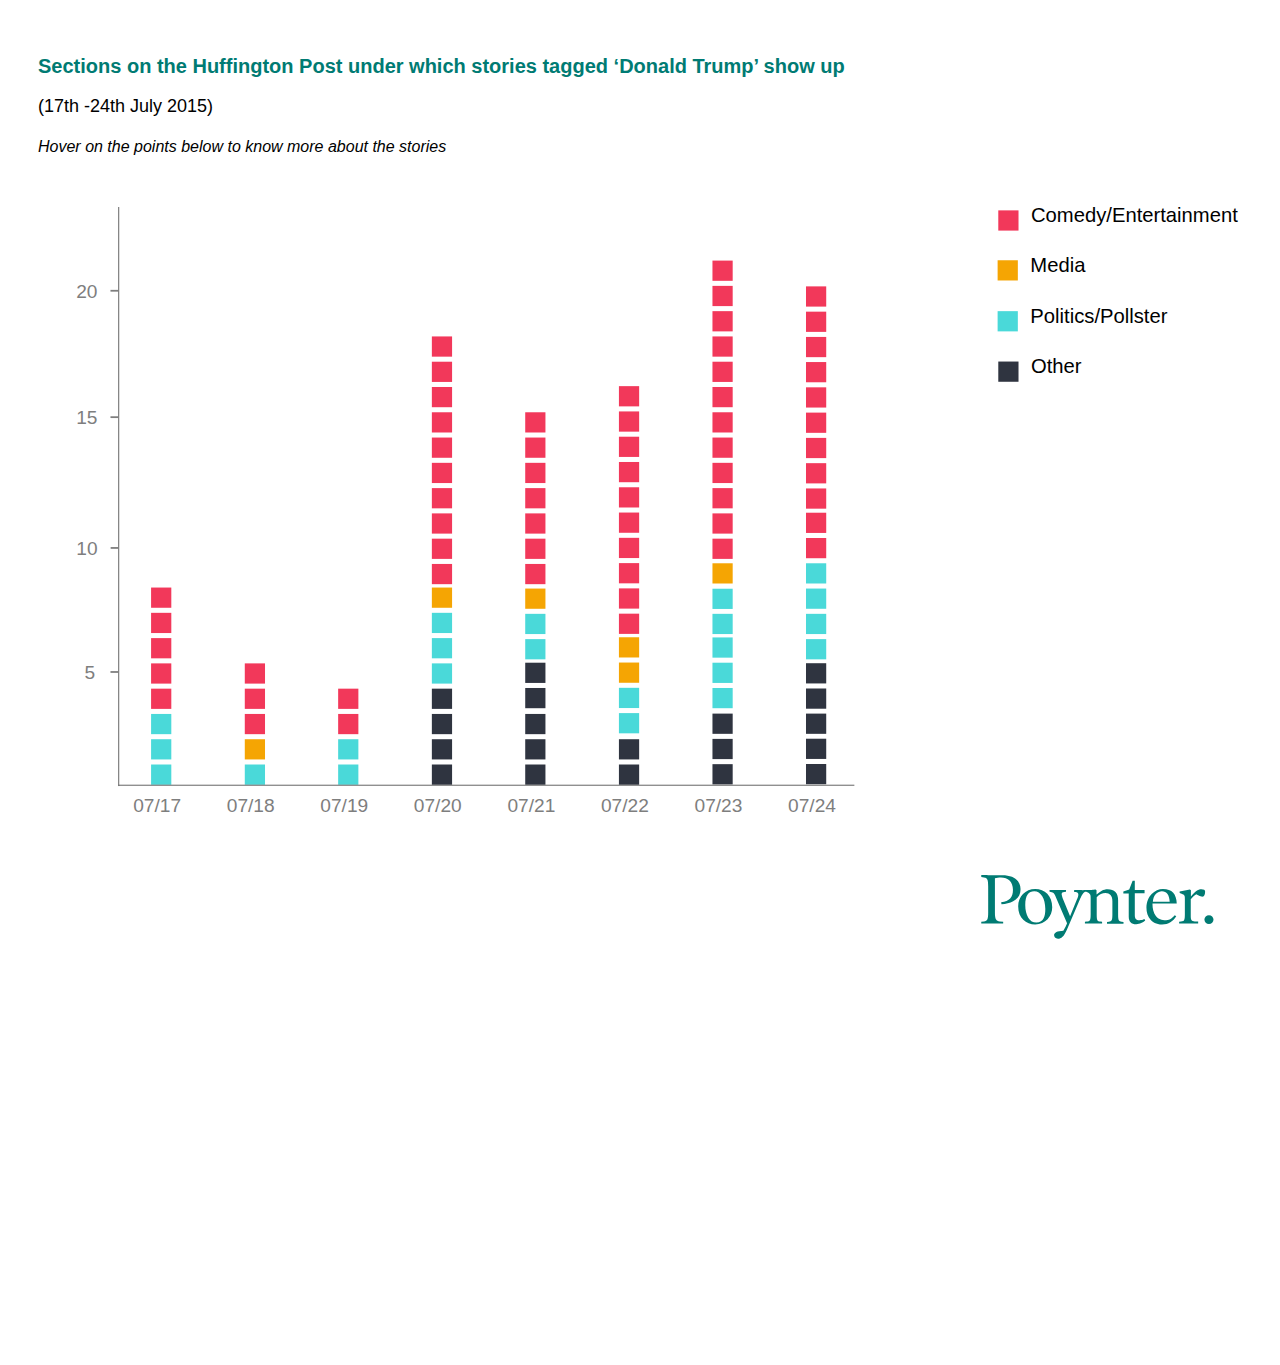
==== commit c8ca65d2: "updated data with recent changes" ====
--- a/index.html
+++ b/index.html
@@ -49,325 +49,325 @@
 		</g>
 		<g id="Layer_1">
 			<g>
-				<g class = "box" status='inactive' data-id="4">
+				<g class = "box" changed-status="false" status='inactive' data-id="4">
 					<rect x="84.9" y="485.8" fill="#F2385A" width="12px" height ="12px" />
 				</g>
-				<g class = "box" status='inactive' data-id="5">
+				<g class = "box" changed-status="false" status='inactive' data-id="5">
 					<rect x="84.9" y="470.8" fill="#F2385A" width="12px" height ="12px" />
 				</g>
-				<g class = "box" status='inactive' data-id="6">
+				<g class = "box" changed-status="false" status='inactive' data-id="6">
 					<rect x="84.9" y="455.8" fill="#F2385A" width="12px" height ="12px" />
 				</g>
-				<g class = "box" status='inactive' data-id="7">
+				<g class = "box" changed-status="false" status='inactive' data-id="7">
 					<rect x="84.9" y="440.8" fill="#F2385A" width="12px" height ="12px" />
 				</g>
-				<g class = "box" status='inactive' data-id="8">
+				<g class = "box" changed-status="false" status='inactive' data-id="8">
 					<rect x="84.9" y="425.8" fill="#F2385A" width="12px" height ="12px" />
 				</g>
-				<g class = "box" status='inactive' data-id="1">
+				<g class = "box" changed-status="false" status='inactive' data-id="1">
 					<rect x="84.9" y="530.8" fill="#4AD9D9" width="12px" height ="12px" />
 				</g>
-				<g class = "box" status='inactive' data-id="2">
+				<g class = "box" changed-status="false" status='inactive' data-id="2">
 					<rect x="84.9" y="515.8" fill="#4AD9D9" width="12px" height ="12px" />
 				</g>
-				<g class = "box" status='inactive' data-id="3">
+				<g class = "box" changed-status="false" status='inactive' data-id="3">
 					<rect x="84.9" y="500.8" fill="#4AD9D9" width="12px" height ="12px" />
 				</g>
-				<g class = "box" status='inactive' data-id="11">
+				<g class = "box" changed-status="false" status='inactive' data-id="11">
 					<rect x="140.5" y="500.8" fill="#F2385A" width="12px" height ="12px" />
 				</g>
-				<g class = "box" status='inactive' data-id="12">
+				<g class = "box" changed-status="false" status='inactive' data-id="12">
 					<rect x="140.5" y="485.8" fill="#F2385A" width="12px" height ="12px" />
 				</g>
-				<g class = "box" status='inactive' data-id="13">
+				<g class = "box" changed-status="false" status='inactive' data-id="13">
 					<rect x="140.5" y="470.8" fill="#F2385A" width="12px" height ="12px" />
 				</g>
-				<g class = "box" status='inactive' data-id="10">
+				<g class = "box" changed-status="false" status='inactive' data-id="10">
 					<rect x="140.5" y="515.8" fill="#F5A503" width="12px" height ="12px" />
 				</g>
-				<g class = "box" status='inactive' data-id="9">
+				<g class = "box" changed-status="false" status='inactive' data-id="9">
 					<rect x="140.5" y="530.8" fill="#4AD9D9" width="12px" height ="12px" />
 				</g>
 				<g data-id="16" class="box">
 					<rect x="195.9" y="500.8" fill="#F2385A" width="12px" height ="12px" />
 				</g>
-				<g class = "box" status='inactive' data-id="17">
+				<g class = "box" changed-status="false" status='inactive' data-id="17">
 					<rect x="195.9" y="485.8" fill="#F2385A" width="12px" height ="12px" />
 				</g>
-				<g class = "box" status='inactive' data-id="14">
+				<g class = "box" changed-status="false" status='inactive' data-id="14">
 					<rect x="195.9" y="530.8" fill="#4AD9D9" width="12px" height ="12px" />
 				</g>
-				<g class = "box" status='inactive' data-id="15">
+				<g class = "box" changed-status="false" status='inactive' data-id="15">
 					<rect x="195.9" y="515.8" fill="#4AD9D9" width="12px" height ="12px" />
 				</g>
-				<g class = "box" status='inactive' data-id="26">
+				<g class = "box" changed-status="false" status='inactive' data-id="26">
 					<rect x="251.5" y="411.8" fill="#F2385A" width="12px" height ="12px" />
 				</g>
-				<g class = "box" status='inactive' data-id="27">
+				<g class = "box" changed-status="false" status='inactive' data-id="27">
 					<rect x="251.5" y="396.8" fill="#F2385A" width="12px" height ="12px" />
 				</g>
-				<g class = "box" status='inactive' data-id="28">
+				<g class = "box" changed-status="false" status='inactive' data-id="28">
 					<rect x="251.5" y="381.8" fill="#F2385A" width="12px" height ="12px" />
 				</g>
-				<g class = "box" status='inactive' data-id="29">
+				<g class = "box" changed-status="false" status='inactive' data-id="29">
 					<rect x="251.5" y="366.8" fill="#F2385A" width="12px" height ="12px" />
 				</g>
-				<g class = "box" status='inactive' data-id="30">
+				<g class = "box" changed-status="false" status='inactive' data-id="30">
 					<rect x="251.5" y="351.8" fill="#F2385A" width="12px" height ="12px" />
 				</g>
-				<g class = "box" status='inactive' data-id="31">
+				<g class = "box" changed-status="false" status='inactive' data-id="31">
 					<rect x="251.5" y="336.8" fill="#F2385A" width="12px" height ="12px" />
 				</g>
-				<g class = "box" status='inactive' data-id="32">
+				<g class = "box" changed-status="false" status='inactive' data-id="32">
 					<rect x="251.5" y="321.8" fill="#F2385A" width="12px" height ="12px" />
 				</g>
-				<g class = "box" status='inactive' data-id="33">
+				<g class = "box" changed-status="false" status='inactive' data-id="33">
 					<rect x="251.5" y="306.8" fill="#F2385A" width="12px" height ="12px" />
 				</g>
-				<g class = "box" status='inactive' data-id="34">
+				<g class = "box" changed-status="false" status='inactive' data-id="34">
 					<rect x="251.5" y="291.8" fill="#F2385A" width="12px" height ="12px" />
 				</g>
-				<g class = "box" status='inactive' data-id="35">
+				<g class = "box" changed-status="false" status='inactive' data-id="35">
 					<rect x="251.5" y="276.8" fill="#F2385A" width="12px" height ="12px" />
 				</g>
-				<g class = "box" status='inactive' data-id="25">
+				<g class = "box" changed-status="false" status='inactive' data-id="25">
 					<rect x="251.5" y="425.8" fill="#F5A503" width="12px" height ="12px" />
 				</g>
-				<g class = "box" status='inactive' data-id="22">
+				<g class = "box" changed-status="false" status='inactive' data-id="22">
 					<rect x="251.5" y="470.8" fill="#4AD9D9" width="12px" height ="12px" />
 				</g>
-				<g class = "box" status='inactive' data-id="23">
+				<g class = "box" changed-status="false" status='inactive' data-id="23">
 					<rect x="251.5" y="455.8" fill="#4AD9D9" width="12px" height ="12px" />
 				</g>
-				<g class = "box" status='inactive' data-id="24">
+				<g class = "box" changed-status="false" status='inactive' data-id="24">
 					<rect x="251.5" y="440.8" fill="#4AD9D9" width="12px" height ="12px" />
 				</g>
-				<g class = "box" status='inactive' data-id="18">
+				<g class = "box" changed-status="false" status='inactive' data-id="18">
 					<rect x="251.5" y="530.8" fill="#2F3440" width="12px" height ="12px" />
 				</g>
-				<g class = "box" status='inactive' data-id="19">
+				<g class = "box" changed-status="false" status='inactive' data-id="19">
 					<rect x="251.5" y="515.8" fill="#2F3440" width="12px" height ="12px" />
 				</g>
-				<g class = "box" status='inactive' data-id="20">
+				<g class = "box" changed-status="false" status='inactive' data-id="20">
 					<rect x="251.5" y="500.8" fill="#2F3440" width="12px" height ="12px" />
 				</g>
-				<g class = "box" status='inactive' data-id="21">
+				<g class = "box" changed-status="false" status='inactive' data-id="21">
 					<rect x="251.5" y="485.8" fill="#2F3440" width="12px" height ="12px" />
 				</g>
-				<g class = "box" status='inactive' data-id="44">
+				<g class = "box" changed-status="false" status='inactive' data-id="44">
 					<rect x="306.9" y="411.8" fill="#F2385A" width="12px" height ="12px" />
 				</g>
-				<g class = "box" status='inactive' data-id="45">
+				<g class = "box" changed-status="false" status='inactive' data-id="45">
 					<rect x="306.9" y="396.8" fill="#F2385A" width="12px" height ="12px" />
 				</g>
-				<g class = "box" status='inactive' data-id="46">
+				<g class = "box" changed-status="false" status='inactive' data-id="46">
 					<rect x="306.9" y="381.8" fill="#F2385A" width="12px" height ="12px" />
 				</g>
-				<g class = "box" status='inactive' data-id="47">
+				<g class = "box" changed-status="false" status='inactive' data-id="47">
 					<rect x="306.9" y="366.8" fill="#F2385A" width="12px" height ="12px" />
 				</g>
-				<g class = "box" status='inactive' data-id="48">
+				<g class = "box" changed-status="false" status='inactive' data-id="48">
 					<rect x="306.9" y="351.8" fill="#F2385A" width="12px" height ="12px" />
 				</g>
-				<g class = "box" status='inactive' data-id="49">
+				<g class = "box" changed-status="false" status='inactive' data-id="49">
 					<rect x="306.9" y="336.8" fill="#F2385A" width="12px" height ="12px" />
 				</g>
-				<g class = "box" status='inactive' data-id="50">
+				<g class = "box" changed-status="false" status='inactive' data-id="50">
 					<rect x="306.9" y="321.8" fill="#F2385A" width="12px" height ="12px" />
 				</g>
-				<g class = "box" status='inactive' data-id="39">
+				<g class = "box" changed-status="false" status='inactive' data-id="39">
 					<rect x="306.9" y="485.4" fill="#2F3440" width="12px" height ="12px" />
 				</g>
-				<g class = "box" status='inactive' data-id="40">
+				<g class = "box" changed-status="false" status='inactive' data-id="40">
 					<rect x="306.9" y="470.4" fill="#2F3440" width="12px" height ="12px" />
 				</g>
-				<g class = "box" status='inactive' data-id="43">
+				<g class = "box" changed-status="false" status='inactive' data-id="43">
 					<rect x="306.9" y="426.4" fill="#F5A503" width="12px" height ="12px" />
 				</g>
-				<g class = "box" status='inactive' data-id="41">
+				<g class = "box" changed-status="false" status='inactive' data-id="41">
 					<rect x="306.9" y="456.4" fill="#4AD9D9" width="12px" height ="12px" />
 				</g>
-				<g class = "box" status='inactive' data-id="42">
+				<g class = "box" changed-status="false" status='inactive' data-id="42">
 					<rect x="306.9" y="441.4" fill="#4AD9D9" width="12px" height ="12px" />
 				</g>
-				<g class = "box" status='inactive' data-id="36">
+				<g class = "box" changed-status="false" status='inactive' data-id="36">
 					<rect x="306.9" y="530.8" fill="#2F3440" width="12px" height ="12px" />
 				</g>
-				<g class = "box" status='inactive' data-id="37">
+				<g class = "box" changed-status="false" status='inactive' data-id="37">
 					<rect x="306.9" y="515.8" fill="#2F3440" width="12px" height ="12px" />
 				</g>
-				<g class = "box" status='inactive' data-id="38">
+				<g class = "box" changed-status="false" status='inactive' data-id="38">
 					<rect x="306.9" y="500.8" fill="#2F3440" width="12px" height ="12px" />
 				</g>
-				<g class = "box" status='inactive' data-id="57">
+				<g class = "box" changed-status="false" status='inactive' data-id="57">
 					<rect x="362.5" y="441.3" fill="#F2385A" width="12px" height ="12px" />
 				</g>
-				<g class = "box" status='inactive' data-id="58">
+				<g class = "box" changed-status="false" status='inactive' data-id="58">
 					<rect x="362.5" y="426.3" fill="#F2385A" width="12px" height ="12px" />
 				</g>
-				<g class = "box" status='inactive' data-id="59">
+				<g class = "box" changed-status="false" status='inactive' data-id="59">
 					<rect x="362.5" y="411.3" fill="#F2385A" width="12px" height ="12px" />
 				</g>
-				<g class = "box" status='inactive' data-id="60">
+				<g class = "box" changed-status="false" status='inactive' data-id="60">
 					<rect x="362.5" y="396.3" fill="#F2385A" width="12px" height ="12px" />
 				</g>
-				<g class = "box" status='inactive' data-id="61">
+				<g class = "box" changed-status="false" status='inactive' data-id="61">
 					<rect x="362.5" y="381.3" fill="#F2385A" width="12px" height ="12px" />
 				</g>
-				<g class = "box" status='inactive' data-id="62">
+				<g class = "box" changed-status="false" status='inactive' data-id="62">
 					<rect x="362.5" y="366.3" fill="#F2385A" width="12px" height ="12px" />
 				</g>
-				<g class = "box" status='inactive' data-id="63">
+				<g class = "box" changed-status="false" status='inactive' data-id="63">
 					<rect x="362.5" y="351.3" fill="#F2385A" width="12px" height ="12px" />
 				</g>
-				<g class = "box" status='inactive' data-id="64">
+				<g class = "box" changed-status="false" status='inactive' data-id="64">
 					<rect x="362.5" y="336.3" fill="#F2385A" width="12px" height ="12px" />
 				</g>
-				<g class = "box" status='inactive' data-id="65">
+				<g class = "box" changed-status="false" status='inactive' data-id="65">
 					<rect x="362.5" y="321.3" fill="#F2385A" width="12px" height ="12px" />
 				</g>
-				<g class = "box" status='inactive' data-id="66">
+				<g class = "box" changed-status="false" status='inactive' data-id="66">
 					<rect x="362.5" y="306.3" fill="#F2385A" width="12px" height ="12px" />
 				</g>
-				<g class = "box" status='inactive' data-id="55">
+				<g class = "box" changed-status="false" status='inactive' data-id="55">
 					<rect x="362.5" y="470.3" fill="#F5A503" width="12px" height ="12px" />
 				</g>
-				<g class = "box" status='inactive' data-id="56">
+				<g class = "box" changed-status="false" status='inactive' data-id="56">
 					<rect x="362.5" y="455.3" fill="#F5A503" width="12px" height ="12px" />
 				</g>
-				<g class = "box" status='inactive' data-id="53">
+				<g class = "box" changed-status="false" status='inactive' data-id="53">
 					<rect x="362.5" y="500.3" fill="#4AD9D9" width="12px" height ="12px" />
 				</g>
-				<g class = "box" status='inactive' data-id="54">
+				<g class = "box" changed-status="false" status='inactive' data-id="54">
 					<rect x="362.5" y="485.3" fill="#4AD9D9" width="12px" height ="12px" />
 				</g>
-				<g class = "box" status='inactive' data-id="51">
+				<g class = "box" changed-status="false" status='inactive' data-id="51">
 					<rect x="362.5" y="530.8" fill="#2F3440" width="12px" height ="12px" />
 				</g>
-				<g class = "box" status='inactive' data-id="52">
+				<g class = "box" changed-status="false" status='inactive' data-id="52">
 					<rect x="362.5" y="515.8" fill="#2F3440" width="12px" height ="12px" />
 				</g>
-				<g class = "box" status='inactive' data-id="76">
+				<g class = "box" changed-status="false" status='inactive' data-id="76">
 					<rect x="418" y="396.8" fill="#F2385A" width="12px" height ="12px" />
 				</g>
-				<g class = "box" status='inactive' data-id="77">
+				<g class = "box" changed-status="false" status='inactive' data-id="77">
 					<rect x="418" y="381.8" fill="#F2385A" width="12px" height ="12px" />
 				</g>
-				<g class = "box" status='inactive' data-id="78">
+				<g class = "box" changed-status="false" status='inactive' data-id="78">
 					<rect x="418" y="366.8" fill="#F2385A" width="12px" height ="12px" />
 				</g>
-				<g class = "box" status='inactive' data-id="79">
+				<g class = "box" changed-status="false" status='inactive' data-id="79">
 					<rect x="418" y="351.8" fill="#F2385A" width="12px" height ="12px" />
 				</g>
-				<g class = "box" status='inactive' data-id="80">
+				<g class = "box" changed-status="false" status='inactive' data-id="80">
 					<rect x="418" y="336.8" fill="#F2385A" width="12px" height ="12px" />
 				</g>
-				<g class = "box" status='inactive' data-id="81">
+				<g class = "box" changed-status="false" status='inactive' data-id="81">
 					<rect x="418" y="321.8" fill="#F2385A" width="12px" height ="12px" />
 				</g>
-				<g class = "box" status='inactive' data-id="82">
+				<g class = "box" changed-status="false" status='inactive' data-id="82">
 					<rect x="418" y="306.8" fill="#F2385A" width="12px" height ="12px" />
 				</g>
-				<g class = "box" status='inactive' data-id="83">
+				<g class = "box" changed-status="false" status='inactive' data-id="83">
 					<rect x="418" y="291.8" fill="#F2385A" width="12px" height ="12px" />
 				</g>
-				<g class = "box" status='inactive' data-id="84">
+				<g class = "box" changed-status="false" status='inactive' data-id="84">
 					<rect x="418" y="276.8" fill="#F2385A" width="12px" height ="12px" />
 				</g>
-				<g class = "box" status='inactive' data-id="85">
+				<g class = "box" changed-status="false" status='inactive' data-id="85">
 					<rect x="418" y="261.8" fill="#F2385A" width="12px" height ="12px" />
 				</g>
-				<g class = "box" status='inactive' data-id="86">
+				<g class = "box" changed-status="false" status='inactive' data-id="86">
 					<rect x="418" y="246.8" fill="#F2385A" width="12px" height ="12px" />
 				</g>
-				<g class = "box" status='inactive' data-id="87">
+				<g class = "box" changed-status="false" status='inactive' data-id="87">
 					<rect x="418" y="231.8" fill="#F2385A" width="12px" height ="12px" />
 				</g>
-				<g class = "box" status='inactive' data-id="68">
+				<g class = "box" changed-status="false" status='inactive' data-id="68">
 					<rect x="418" y="515.6" fill="#2F3440" width="12px" height ="12px" />
 				</g>
-				<g class = "box" status='inactive' data-id="69">
+				<g class = "box" changed-status="false" status='inactive' data-id="69">
 					<rect x="418" y="500.6" fill="#2F3440" width="12px" height ="12px" />
 				</g>
-				<g class = "box" status='inactive' data-id="75">
+				<g class = "box" changed-status="false" status='inactive' data-id="75">
 					<rect x="418" y="411.4" fill="#F5A503" width="12px" height ="12px" />
 				</g>
-				<g class = "box" status='inactive' data-id="70">
+				<g class = "box" changed-status="false" status='inactive' data-id="70">
 					<rect x="418" y="485.4" fill="#4AD9D9" width="12px" height ="12px" />
 				</g>
-				<g class = "box" status='inactive' data-id="71">
+				<g class = "box" changed-status="false" status='inactive' data-id="71">
 					<rect x="418" y="470.4" fill="#4AD9D9" width="12px" height ="12px" />
 				</g>
-				<g class = "box" status='inactive' data-id="72">
+				<g class = "box" changed-status="false" status='inactive' data-id="72">
 					<rect x="418" y="455.4" fill="#4AD9D9" width="12px" height ="12px" />
 				</g>
-				<g class = "box" status='inactive' data-id="73">
+				<g class = "box" changed-status="false" status='inactive' data-id="73">
 					<rect x="418" y="441.4" fill="#4AD9D9" width="12px" height ="12px" />
 				</g>
-				<g class = "box" status='inactive' data-id="74">
+				<g class = "box" changed-status="false" status='inactive' data-id="74">
 					<rect x="418" y="426.5" fill="#4AD9D9" width="12px" height ="12px" />
 				</g>
-				<g class = "box" status='inactive' data-id="67">
+				<g class = "box" changed-status="false" status='inactive' data-id="67">
 					<rect x="418" y="530.6" fill="#2F3440" width="12px" height ="12px" />
 				</g>
-				<g class = "box" status='inactive' data-id="99">
+				<g class = "box" changed-status="false" status='inactive' data-id="99">
 					<rect x="473.5" y="367" fill="#F2385A" width="12px" height ="12px" />
 				</g>
-				<g class = "box" status='inactive' data-id="100">
+				<g class = "box" changed-status="false" status='inactive' data-id="100">
 					<rect x="473.5" y="352" fill="#F2385A" width="12px" height ="12px" />
 				</g>
-				<g class = "box" status='inactive' data-id="101">
+				<g class = "box" changed-status="false" status='inactive' data-id="101">
 					<rect x="473.5" y="337" fill="#F2385A" width="12px" height ="12px" />
 				</g>
-				<g class = "box" status='inactive' data-id="102">
+				<g class = "box" changed-status="false" status='inactive' data-id="102">
 					<rect x="473.5" y="322" fill="#F2385A" width="12px" height ="12px" />
 				</g>
-				<g class = "box" status='inactive' data-id="103">
+				<g class = "box" changed-status="false" status='inactive' data-id="103">
 					<rect x="473.5" y="307" fill="#F2385A" width="12px" height ="12px" />
 				</g>
-				<g class = "box" status='inactive' data-id="104">
+				<g class = "box" changed-status="false" status='inactive' data-id="104">
 					<rect x="473.5" y="292" fill="#F2385A" width="12px" height ="12px" />
 				</g>
-				<g class = "box" status='inactive' data-id="105">
+				<g class = "box" changed-status="false" status='inactive' data-id="105">
 					<rect x="473.5" y="277.1" fill="#F2385A" width="12px" height ="12px" />
 				</g>
-				<g class = "box" status='inactive' data-id="106">
+				<g class = "box" changed-status="false" status='inactive' data-id="106">
 					<rect x="473.5" y="262.1" fill="#F2385A" width="12px" height ="12px" />
 				</g>
-				<g class = "box" status='inactive' data-id="107">
+				<g class = "box" changed-status="false" status='inactive' data-id="107">
 					<rect x="473.5" y="247.1" fill="#F2385A" width="12px" height ="12px" />
 				</g>
-				<g class = "box" status='inactive' data-id="91">
+				<g class = "box" changed-status="false" status='inactive' data-id="91">
 					<rect x="473.5" y="485.7" fill="#2F3440" width="12px" height ="12px" />
 				</g>
-				<g class = "box" status='inactive' data-id="92">
+				<g class = "box" changed-status="false" status='inactive' data-id="92">
 					<rect x="473.5" y="470.7" fill="#2F3440" width="12px" height ="12px" />
 				</g>
-				<g class = "box" status='inactive' data-id="93">
+				<g class = "box" changed-status="false" status='inactive' data-id="93">
 					<rect x="473.5" y="456.4" fill="#4AD9D9" width="12px" height ="12px" />
 				</g>
-				<g class = "box" status='inactive' data-id="94">
+				<g class = "box" changed-status="false" status='inactive' data-id="94">
 					<rect x="473.5" y="441.4" fill="#4AD9D9" width="12px" height ="12px" />
 				</g>
-				<g class = "box" status='inactive' data-id="95">
+				<g class = "box" changed-status="false" status='inactive' data-id="95">
 					<rect x="473.5" y="426.4" fill="#4AD9D9" width="12px" height ="12px" />
 				</g>
-				<g class = "box" status='inactive' data-id="96">
+				<g class = "box" changed-status="false" status='inactive' data-id="96">
 					<rect x="473.5" y="411.4" fill="#4AD9D9" width="12px" height ="12px" />
 				</g>
-				<g class = "box" status='inactive' data-id="97">
-					<rect x="473.5" y="396.4" fill="#4AD9D9" width="12px" height ="12px" />
-				</g>
-				<g class = "box" status='inactive' data-id="98">
-					<rect x="473.5" y="381.4" fill="#4AD9D9" width="12px" height ="12px" />
-				</g>
-				<g class = "box" status='inactive' data-id="88">
+				<g class = "box" status='inactive' data-id="97" changed-status='true'>
+					<rect x="473.5" y="396.4" fill="#F2385A" width="12px" height ="12px" />
+				</g>
+				<g class = "box"  status='inactive' data-id="98" changed-status='true'>
+					<rect x="473.5" y="381.4" fill="#F2385A" width="12px" height ="12px" />
+				</g>
+				<g class = "box" changed-status="false" status='inactive' data-id="88">
 					<rect x="473.5" y="530.5" fill="#2F3440" width="12px" height ="12px" />
 				</g>
-				<g class = "box" status='inactive' data-id="89">
+				<g class = "box" changed-status="false" status='inactive' data-id="89">
 					<rect x="473.5" y="515.5" fill="#2F3440" width="12px" height ="12px" />
 				</g>
-				<g class = "box" status='inactive' data-id="90">
+				<g class = "box" changed-status="false" status='inactive' data-id="90">
 					<rect x="473.5" y="500.6" fill="#2F3440" width="12px" height ="12px" />
 				</g>
 				<text transform="matrix(1 0 0 1 74.2816 559.1324)" fill="#7E7E7E" font-family="'Helvetica'" font-size="11.3627">07/17</text>
@@ -430,6 +430,8 @@
 			</div>
 			<div class='section'>
 			</div>
+			<div class = 'changed'>
+			</div>
 			<div id="tailShadow"></div>
 		    <div id="tail1"></div>
 		    <div id="tail2"></div>
